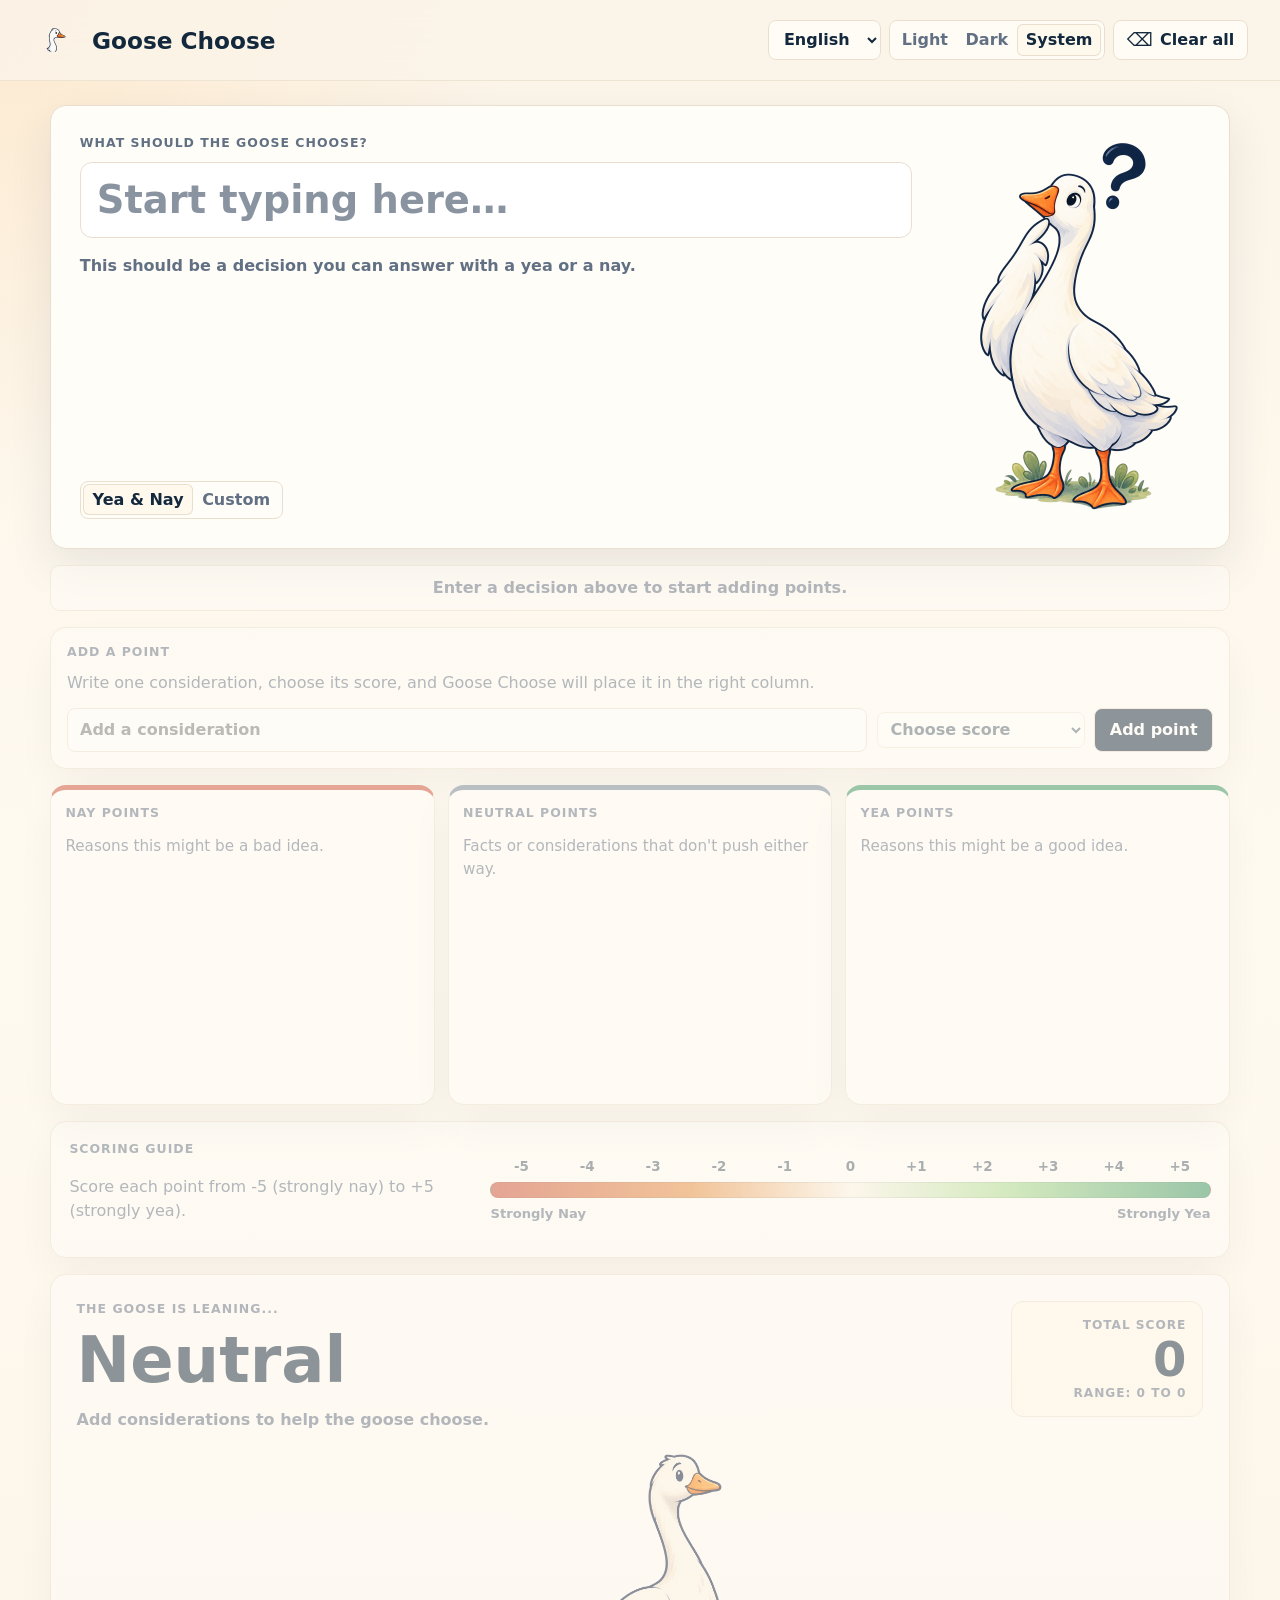
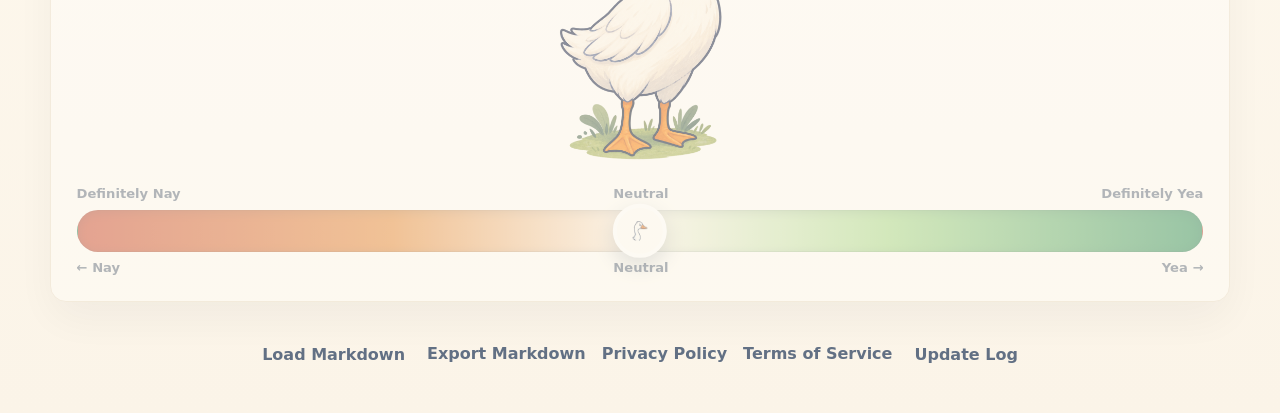
==== app/index.html @ a38aee37 "Add update log and responsive refinements" ====
<!doctype html>
<html lang="en">
  <head>
    <meta charset="utf-8">
    <meta name="viewport" content="width=device-width, initial-scale=1">
    <meta name="description" content="Goose Choose helps weigh decisions with Nay, Neutral, and Yea considerations.">
    <meta name="app-version" content="v0.9">
    <title>Goose Choose</title>
    <link rel="stylesheet" href="styles.css">
  </head>
  <body>
    <header class="site-header">
      <a class="brand" href="#top" aria-label="Goose Choose home">
        <span class="asset-frame logo-frame" data-asset-name="assets/goose-choose-logo.png">
          <img src="assets/goose-choose-logo.png" alt="" data-asset>
          <span class="asset-label">assets/goose-choose-logo.png</span>
        </span>
        <span data-i18n="appName">Goose Choose</span>
      </a>
      <nav class="header-actions" aria-label="App actions">
        <label class="language-picker">
          <span class="sr-only">Language</span>
          <select id="languagePicker" aria-label="Language">
            <option value="en">English</option>
            <option value="ko">한국어</option>
            <option value="ga">Gaeilge</option>
          </select>
        </label>
        <div class="theme-toggle" role="group" aria-label="Theme options">
          <button class="theme-option" type="button" data-theme-choice="light" data-i18n="themeLight">Light</button>
          <button class="theme-option" type="button" data-theme-choice="dark" data-i18n="themeDark">Dark</button>
          <button class="theme-option active" type="button" data-theme-choice="system" data-i18n="themeSystem">System</button>
        </div>
        <label class="theme-picker">
          <span class="sr-only">Appearance</span>
          <select id="themePicker" aria-label="Appearance">
            <option value="light" data-i18n="themeLight">Light</option>
            <option value="dark" data-i18n="themeDark">Dark</option>
            <option value="system" data-i18n="themeSystem">System</option>
          </select>
        </label>
        <button class="ghost-button" id="clearAll" type="button">
          <span class="icon text-icon" aria-hidden="true">⌫</span>
          <span data-i18n="clearAll">Clear all</span>
        </button>
      </nav>
    </header>

    <main id="top" class="app-shell">
      <section class="decision-card" aria-label="Decision">
        <div class="decision-copy">
          <p class="eyebrow" data-i18n="decisionPrompt">What should the goose choose?</p>
          <label class="sr-only" for="decisionInput">Decision</label>
          <input id="decisionInput" class="decision-input" type="text" placeholder="Start typing here…" autocomplete="off" data-i18n-placeholder="decisionPlaceholder">
          <p class="help-text" data-i18n="decisionHelp">This should be a decision you can answer with a yea or a nay.</p>
          <div class="decision-mode-row">
            <div class="decision-mode-toggle" role="group" aria-label="Decision options">
              <button class="decision-mode-option active" type="button" data-mode-choice="default" data-i18n="modeDefault">Yea &amp; Nay</button>
              <button class="decision-mode-option" type="button" data-mode-choice="custom" data-i18n="modeCustom">Custom</button>
            </div>
            <div class="custom-label-fields" id="customLabelFields" hidden>
              <label class="sr-only" for="customNegative">First option</label>
              <input id="customNegative" class="custom-label-input" type="text" placeholder="Option 1" data-i18n-placeholder="customNegativePlaceholder">
              <label class="sr-only" for="customPositive">Second option</label>
              <input id="customPositive" class="custom-label-input" type="text" placeholder="Option 2" data-i18n-placeholder="customPositivePlaceholder">
            </div>
          </div>
        </div>
        <div class="asset-frame question-frame" data-asset-name="assets/goose-question.png">
          <img src="assets/goose-question.png" alt="" data-asset>
          <span class="asset-label">assets/goose-question.png</span>
        </div>
      </section>

      <div class="locked-workspace" id="lockedWorkspace" aria-disabled="true">
        <div class="locked-notice" id="lockedNotice" data-i18n="lockedNotice">Enter a decision above to start adding points.</div>

      <section class="add-point-card" aria-labelledby="add-point-heading">
        <div class="add-point-copy">
          <p class="eyebrow" id="add-point-heading" data-i18n="addPointHeading">Add a point</p>
          <p data-i18n="addPointHelp">Write one consideration, choose its score, and Goose Choose will place it in the right column.</p>
        </div>
        <form class="add-point-form" id="addPointForm">
          <label class="sr-only" for="newPointText">Point description</label>
          <input id="newPointText" class="new-point-input" type="text" placeholder="Add a consideration" autocomplete="off" data-i18n-placeholder="pointPlaceholder">
          <label class="sr-only" for="newPointScore">Point score</label>
          <select id="newPointScore" class="score-select new-point-score" required>
            <option value="" data-i18n="chooseScore">Choose score</option>
          </select>
          <button class="primary-button" type="submit" data-i18n="addPointButton">Add point</button>
        </form>
      </section>

      <section class="points-grid" aria-label="Decision points">
        <article class="point-column nay" data-column="nay">
          <div class="column-head">
            <p class="eyebrow" data-i18n="nayPoints">Nay points</p>
            <p data-i18n="nayHelp">Reasons this might be a bad idea.</p>
          </div>
          <ul class="point-list" id="nayList" aria-label="Nay points"></ul>
        </article>

        <article class="point-column neutral" data-column="neutral">
          <div class="column-head">
            <p class="eyebrow" data-i18n="neutralPoints">Neutral points</p>
            <p data-i18n="neutralHelp">Facts or considerations that don't push either way.</p>
          </div>
          <ul class="point-list" id="neutralList" aria-label="Neutral points"></ul>
        </article>

        <article class="point-column yay" data-column="yay">
          <div class="column-head">
            <p class="eyebrow" data-i18n="yayPoints">Yea points</p>
            <p data-i18n="yayHelp">Reasons this might be a good idea.</p>
          </div>
          <ul class="point-list" id="yayList" aria-label="Yea points"></ul>
        </article>
      </section>

      <section class="scoring-guide" id="how-it-works" aria-labelledby="scoring-heading">
        <div>
          <p class="eyebrow" id="scoring-heading" data-i18n="scoringHeading">Scoring guide</p>
          <p data-i18n="scoringHelp">Score each point from -5 (strongly nay) to +5 (strongly yea).</p>
        </div>
        <div class="score-strip" aria-label="Scale from -5 strongly nay to +5 strongly yea">
          <div class="score-numbers" aria-hidden="true">
            <span>-5</span><span>-4</span><span>-3</span><span>-2</span><span>-1</span><span>0</span><span>+1</span><span>+2</span><span>+3</span><span>+4</span><span>+5</span>
          </div>
          <div class="score-gradient"></div>
          <div class="scale-labels">
            <span data-i18n="stronglyNay">Strongly Nay</span>
            <span data-i18n="stronglyYay">Strongly Yea</span>
          </div>
        </div>
      </section>

      <section class="result-card" aria-labelledby="result-heading">
        <div class="result-topline">
          <div>
            <p class="eyebrow" id="result-heading" data-i18n="resultHeading">The goose is leaning...</p>
            <p class="result-decision" id="resultDecision"></p>
            <h1 id="resultLabel">Neutral</h1>
            <p id="resultHint" class="help-text">Add considerations to help the goose choose.</p>
          </div>
          <aside class="score-card" aria-live="polite">
            <p data-i18n="totalScore">Total score</p>
            <strong id="totalScore">0</strong>
            <span id="scoreRange">Range: 0 to 0</span>
          </aside>
        </div>

        <div class="main-goose-zone">
          <div class="asset-frame main-frame" id="mainGoose" data-asset-name="assets/goose-main.png">
            <img src="assets/goose-main.png" alt="" data-asset>
            <span class="asset-label">assets/goose-main.png</span>
          </div>
        </div>

        <div class="decision-spectrum" aria-label="Decision spectrum">
          <div class="spectrum-labels">
            <span data-i18n="definitelyNay">Definitely Nay</span>
            <span data-i18n="neutral">Neutral</span>
            <span data-i18n="definitelyYay">Definitely Yea</span>
          </div>
          <div class="spectrum-track">
            <div class="goose-marker" id="gooseMarker" aria-hidden="true">
              <img src="assets/goose-choose-logo.png" alt="">
            </div>
          </div>
          <div class="direction-labels">
            <span data-i18n="nayArrow">&larr; Nay</span>
            <span data-i18n="neutral">Neutral</span>
            <span data-i18n="yayArrow">Yea &rarr;</span>
          </div>
        </div>
      </section>
      </div>
    </main>

    <footer class="site-footer">
      <button class="footer-link" id="loadMarkdown" type="button" data-i18n="loadMarkdown">Load Markdown</button>
      <input class="sr-only" id="markdownFileInput" type="file" accept=".md,text/markdown,text/plain">
      <a href="#" id="exportMarkdown" data-i18n="exportMarkdown">Export Markdown</a>
      <a href="#" data-coming-soon data-i18n="privacy">Privacy Policy</a>
      <a href="#" data-coming-soon data-i18n="terms">Terms of Service</a>
      <button class="footer-link" id="updateLogButton" type="button" data-i18n="updateLog">Update Log</button>
    </footer>

    <div class="coming-soon-tip" id="comingSoonTip" role="status" aria-live="polite">Coming soon</div>

    <div class="modal-backdrop" id="updateLogModal" hidden>
      <section class="modal-card" role="dialog" aria-modal="true" aria-labelledby="updateLogTitle">
        <button class="modal-close" id="closeUpdateLog" type="button" aria-label="Close">×</button>
        <p class="eyebrow" id="updateLogTitle" data-i18n="updateLog">Update Log</p>
        <div class="update-log-content" id="updateLogContent"></div>
      </section>
    </div>

    <script src="app.js"></script>
  </body>
</html>
---- app/styles.css ----
:root {
  color-scheme: light;
  --bg: #fbf4e8;
  --page-end: #fffaf0;
  --card: #fffdf8;
  --card-warm: #fff8ed;
  --control-bg: rgba(255, 253, 248, 0.9);
  --control-hover-bg: #fff;
  --field-bg: #fff;
  --field-soft: #fffaf2;
  --header-bg: rgba(251, 244, 232, 0.86);
  --header-line: rgba(234, 223, 206, 0.78);
  --placeholder: #8a94a1;
  --ink: #13283d;
  --muted: #627084;
  --line: #eadfce;
  --shadow: 0 18px 45px rgba(29, 45, 67, 0.09);
  --button-ink: #fff;
  --primary-bg: #13283d;
  --primary-hover-bg: #203950;
  --primary-ink: #fff;
  --control-hover-line: #d7c8b4;
  --tooltip-bg: #13283d;
  --tooltip-ink: #fffdf8;
  --asset-muted: #6f6253;
  --drag: #7a6d61;
  --delete: #8d2d22;
  --scale-text: #4f5d6d;
  --marker-border: #fff;
  --nay: #ca4a32;
  --nay-soft: #ffe4dc;
  --neutral: #6d8192;
  --neutral-soft: #e8eef1;
  --yay: #2f8f5b;
  --yay-soft: #def3e4;
  --focus: #2166a5;
  font-family: Inter, ui-sans-serif, system-ui, -apple-system, BlinkMacSystemFont, "Segoe UI", sans-serif;
}

:root[data-theme="dark"] {
  color-scheme: dark;
  --bg: #121b25;
  --page-end: #172230;
  --card: #1b2836;
  --card-warm: #223041;
  --control-bg: rgba(34, 48, 65, 0.92);
  --control-hover-bg: #2a3a4d;
  --field-bg: #111a24;
  --field-soft: #172231;
  --header-bg: rgba(18, 27, 37, 0.88);
  --header-line: rgba(118, 135, 153, 0.22);
  --placeholder: #95a6b8;
  --ink: #edf5ff;
  --muted: #aab8c8;
  --line: #35475c;
  --shadow: 0 20px 48px rgba(0, 0, 0, 0.32);
  --button-ink: #f8fbff;
  --primary-bg: #d9ecff;
  --primary-hover-bg: #beddff;
  --primary-ink: #102033;
  --control-hover-line: #5b7088;
  --tooltip-bg: #f8fbff;
  --tooltip-ink: #13283d;
  --asset-muted: #b7a98f;
  --drag: #a99a86;
  --delete: #ffb3a5;
  --scale-text: #b5c4d4;
  --marker-border: #263649;
  --nay: #ef725b;
  --nay-soft: #4a2728;
  --neutral: #91a7b8;
  --neutral-soft: #263544;
  --yay: #67c88e;
  --yay-soft: #1d3f31;
  --focus: #7fb7ff;
}

* {
  box-sizing: border-box;
}

html {
  scroll-behavior: smooth;
}

body {
  margin: 0;
  min-width: 320px;
  background:
    radial-gradient(circle at top left, rgba(255, 225, 188, 0.55), transparent 32rem),
    linear-gradient(180deg, var(--bg), var(--page-end) 45%, var(--bg));
  color: var(--ink);
}

:root[data-theme="dark"] body {
  background:
    radial-gradient(circle at top left, rgba(80, 118, 138, 0.28), transparent 34rem),
    linear-gradient(180deg, var(--bg), var(--page-end) 45%, var(--bg));
}

button,
input,
select {
  font: inherit;
}

button {
  cursor: pointer;
}

:focus-visible {
  outline: 3px solid var(--focus);
  outline-offset: 3px;
}

.sr-only {
  position: absolute;
  width: 1px;
  height: 1px;
  padding: 0;
  margin: -1px;
  overflow: hidden;
  clip: rect(0, 0, 0, 0);
  white-space: nowrap;
  border: 0;
}

.site-header {
  position: sticky;
  top: 0;
  z-index: 5;
  display: flex;
  align-items: center;
  justify-content: space-between;
  gap: 1rem;
  padding: 1rem clamp(1rem, 3vw, 2rem);
  background: var(--header-bg);
  border-bottom: 1px solid var(--header-line);
  backdrop-filter: blur(16px);
}

.brand {
  display: inline-flex;
  align-items: center;
  gap: 0.75rem;
  color: var(--ink);
  text-decoration: none;
  font-weight: 850;
  font-size: clamp(1.1rem, 2.2vw, 1.45rem);
  letter-spacing: 0;
}

.header-actions {
  display: flex;
  align-items: center;
  gap: 0.5rem;
  flex-wrap: wrap;
  justify-content: flex-end;
}

.ghost-button,
.primary-button,
.delete-button,
.move-button {
  border: 1px solid var(--line);
  background: var(--control-bg);
  color: var(--ink);
  border-radius: 8px;
  transition: transform 160ms ease, border-color 160ms ease, background 160ms ease;
}

.ghost-button {
  display: inline-flex;
  align-items: center;
  min-height: 2.55rem;
  gap: 0.45rem;
  padding: 0.55rem 0.8rem;
  text-decoration: none;
  font-weight: 720;
}

.language-picker select {
  min-height: 2.55rem;
  padding: 0.48rem 0.7rem;
  border: 1px solid var(--line);
  border-radius: 8px;
  background: var(--control-bg);
  color: var(--ink);
  font-weight: 760;
}

.theme-picker {
  display: none;
}

.theme-picker select {
  min-height: 2.55rem;
  padding: 0.48rem 0.7rem;
  border: 1px solid var(--line);
  border-radius: 8px;
  background: var(--control-bg);
  color: var(--ink);
  font-weight: 760;
}

.theme-toggle {
  display: inline-flex;
  align-items: center;
  min-height: 2.55rem;
  padding: 0.18rem;
  border: 1px solid var(--line);
  border-radius: 8px;
  background: var(--control-bg);
}

.theme-option {
  min-height: 2.05rem;
  padding: 0.35rem 0.55rem;
  border: 0;
  border-radius: 6px;
  background: transparent;
  color: var(--muted);
  font-weight: 800;
  cursor: pointer;
}

.theme-option.active {
  background: var(--card-warm);
  color: var(--ink);
  box-shadow: inset 0 0 0 1px var(--line);
}

[data-coming-soon] {
  cursor: not-allowed;
}

.ghost-button:hover,
.primary-button:hover,
.delete-button:hover,
.move-button:hover {
  transform: translateY(-1px);
  border-color: var(--control-hover-line);
  background: var(--control-hover-bg);
}

.theme-option:hover {
  color: var(--ink);
}

.icon {
  display: inline-grid;
  place-items: center;
  width: 1.35rem;
  height: 1.35rem;
  border-radius: 999px;
  border: 1px solid currentColor;
  font-weight: 900;
  line-height: 1;
}

.text-icon {
  width: auto;
  height: auto;
  border: 0;
  border-radius: 0;
  font-size: 1.15rem;
  font-weight: 400;
  line-height: 1;
}

.app-shell {
  width: min(1180px, calc(100% - 2rem));
  margin: 1.5rem auto 3rem;
}

.locked-workspace {
  position: relative;
}

.locked-workspace.is-locked {
  opacity: 0.48;
}

.locked-workspace.is-locked .add-point-card,
.locked-workspace.is-locked .points-grid,
.locked-workspace.is-locked .scoring-guide,
.locked-workspace.is-locked .result-card {
  pointer-events: none;
  user-select: none;
}

.locked-notice {
  display: none;
  margin-top: 1rem;
  padding: 0.8rem 1rem;
  border: 1px solid var(--line);
  border-radius: 10px;
  background: var(--card);
  color: var(--muted);
  font-weight: 750;
  text-align: center;
}

.locked-workspace.is-locked .locked-notice {
  display: block;
}

.decision-card,
.add-point-card,
.scoring-guide,
.result-card,
.point-column {
  background: var(--card);
  border: 1px solid var(--line);
  box-shadow: var(--shadow);
  border-radius: 16px;
}

.decision-card {
  display: grid;
  grid-template-columns: minmax(0, 1fr) minmax(10rem, 16rem);
  gap: clamp(1rem, 3vw, 2rem);
  align-items: stretch;
  padding: clamp(1.15rem, 3vw, 1.8rem);
}

.decision-copy {
  display: flex;
  min-height: 100%;
  flex-direction: column;
}

.eyebrow {
  margin: 0 0 0.75rem;
  color: var(--muted);
  font-size: 0.78rem;
  font-weight: 850;
  letter-spacing: 0.08em;
  text-transform: uppercase;
}

.decision-input {
  width: 100%;
  min-height: 4.4rem;
  padding: 0.9rem 1rem;
  border: 1px solid var(--line);
  border-radius: 12px;
  background: var(--field-bg);
  color: var(--ink);
  font-size: clamp(1.35rem, 3.2vw, 2.4rem);
  font-weight: 780;
  letter-spacing: 0;
}

.decision-input::placeholder {
  color: var(--placeholder);
}

.decision-mode-row {
  display: flex;
  align-items: center;
  gap: 0.75rem;
  flex-wrap: wrap;
  justify-content: flex-start;
  margin-top: auto;
  padding-top: 0.95rem;
}

.decision-mode-toggle {
  order: 1;
  display: inline-flex;
  min-height: 2.35rem;
  padding: 0.16rem;
  border: 1px solid var(--line);
  border-radius: 8px;
  background: var(--control-bg);
}

.decision-mode-option {
  min-height: 1.95rem;
  padding: 0.34rem 0.58rem;
  border: 0;
  border-radius: 6px;
  background: transparent;
  color: var(--muted);
  font-weight: 800;
}

.decision-mode-option.active {
  background: var(--card-warm);
  color: var(--ink);
  box-shadow: inset 0 0 0 1px var(--line);
}

.decision-mode-option:hover {
  color: var(--ink);
}

.custom-label-fields {
  order: 2;
  display: grid;
  grid-template-columns: repeat(2, minmax(8rem, 1fr));
  gap: 0.5rem;
  flex: 1 1 18rem;
}

.custom-label-fields[hidden] {
  display: none;
}

.custom-label-input {
  width: 100%;
  min-height: 2.35rem;
  padding: 0.48rem 0.6rem;
  border: 1px solid var(--line);
  border-radius: 8px;
  background: var(--field-bg);
  color: var(--ink);
  font-weight: 700;
}

.custom-label-input::placeholder {
  color: var(--placeholder);
}

.help-text,
.column-head p,
.scoring-guide p {
  color: var(--muted);
  line-height: 1.5;
}

.help-text {
  margin: 1rem 0 0;
  font-weight: 650;
}

.asset-frame {
  position: relative;
  display: grid;
  place-items: center;
  overflow: hidden;
  border: 0;
  background: transparent;
  color: var(--asset-muted);
  text-align: center;
}

.asset-frame img {
  display: block;
  max-width: 100%;
  max-height: 100%;
  object-fit: contain;
}

.asset-frame.missing img {
  display: none;
}

.asset-frame.missing {
  border: 1px dashed #c7bdaa;
  border-radius: 12px;
  background:
    linear-gradient(135deg, rgba(255, 255, 255, 0.78), rgba(250, 234, 209, 0.62)),
    repeating-linear-gradient(-45deg, rgba(19, 40, 61, 0.04) 0 8px, transparent 8px 16px);
}

.asset-label {
  max-width: 90%;
  padding: 0.45rem 0.6rem;
  border-radius: 8px;
  background: var(--control-bg);
  font-size: 0.78rem;
  font-weight: 800;
  overflow-wrap: anywhere;
}

.asset-frame:not(.missing) .asset-label {
  display: none;
}

.logo-frame {
  width: 3rem;
  height: 3rem;
  flex: 0 0 auto;
}

.question-frame {
  min-height: 10rem;
  align-self: stretch;
  overflow: visible;
}

:root[data-theme="dark"] .question-frame::before {
  content: "";
  position: absolute;
  top: calc(0.35rem - 10px);
  right: calc(14% - 5px);
  width: calc(clamp(3.2rem, 7vw, 5rem) + 15px);
  aspect-ratio: 1;
  border-radius: 999px;
  background: radial-gradient(circle, rgba(237, 245, 255, 0.18) 0 34%, rgba(237, 245, 255, 0.08) 56%, transparent 76%);
  filter: blur(3px);
}

.question-frame img {
  position: relative;
  z-index: 1;
}

.add-point-card {
  margin-top: 1rem;
  padding: 1rem;
}

.add-point-card p:not(.eyebrow) {
  margin: 0;
  color: var(--muted);
  line-height: 1.45;
}

.add-point-form {
  display: grid;
  grid-template-columns: minmax(0, 1fr) minmax(10rem, 13rem) auto;
  gap: 0.6rem;
  align-items: center;
  margin-top: 0.85rem;
}

.new-point-input {
  width: 100%;
  min-height: 2.75rem;
  padding: 0.65rem 0.75rem;
  border: 1px solid var(--line);
  border-radius: 8px;
  background: var(--field-bg);
  color: var(--ink);
  font-weight: 700;
}

.primary-button {
  min-height: 2.75rem;
  padding: 0.65rem 0.9rem;
  background: var(--primary-bg);
  color: var(--primary-ink);
  font-weight: 850;
  white-space: nowrap;
}

.primary-button:hover {
  background: var(--primary-hover-bg);
  color: var(--primary-ink);
}

.points-grid {
  display: grid;
  grid-template-columns: repeat(3, minmax(0, 1fr));
  gap: 0.8rem;
  margin-top: 1rem;
}

.point-column {
  display: flex;
  min-height: 20rem;
  flex-direction: column;
  padding: 0.9rem;
}

.point-column.nay {
  border-top: 5px solid var(--nay);
}

.point-column.neutral {
  border-top: 5px solid var(--neutral);
}

.point-column.yay {
  border-top: 5px solid var(--yay);
}

.column-head {
  min-height: 4.6rem;
}

.column-head p:last-child {
  margin: 0;
  font-size: 0.95rem;
}

.point-list {
  display: flex;
  flex: 1;
  flex-direction: column;
  gap: 0.75rem;
  min-height: 7rem;
  margin: 0;
  padding: 0;
  list-style: none;
}

.point-list.drop-ready {
  outline: 2px dashed #cfc0ac;
  outline-offset: 0.25rem;
  border-radius: 10px;
}

.point-item {
  display: grid;
  grid-template-columns: auto minmax(0, 1fr);
  gap: 0.45rem 0.65rem;
  align-items: center;
  padding: 0.72rem;
  background: var(--field-bg);
  border: 1px solid var(--line);
  border-radius: 10px;
  box-shadow: 0 6px 14px rgba(29, 45, 67, 0.045);
}

.point-item.dragging {
  opacity: 0.58;
}

.drag-handle {
  grid-row: 1 / span 3;
  align-self: stretch;
  display: grid;
  place-items: center;
  min-width: 1rem;
  color: var(--drag);
  cursor: grab;
  touch-action: none;
  font-weight: 900;
  line-height: 1;
}

.point-main {
  display: grid;
  grid-template-columns: 1fr;
  gap: 0.55rem;
  min-width: 0;
}

.point-text {
  width: 100%;
  min-height: 2.65rem;
  padding: 0.5rem 0.6rem;
  border: 1px solid transparent;
  border-radius: 8px;
  background: var(--field-soft);
  color: var(--ink);
  font-weight: 700;
}

.point-controls {
  display: block;
  min-width: 0;
}

.score-select {
  width: min(100%, 15rem);
  min-width: 0;
  min-height: 2.25rem;
  padding: 0.35rem 0.55rem;
  border: 1px solid var(--line);
  border-radius: 8px;
  background: var(--field-bg);
  color: var(--ink);
  font-weight: 760;
}

.item-actions {
  grid-column: 2;
  display: flex;
  align-items: center;
  justify-content: center;
  gap: 0.5rem;
  padding-top: 0.1rem;
}

.delete-button,
.move-button {
  display: grid;
  place-items: center;
  width: 2rem;
  height: 2rem;
  padding: 0;
  font-weight: 900;
}

.delete-button {
  color: var(--delete);
}

.scoring-guide {
  display: grid;
  grid-template-columns: minmax(16rem, 0.72fr) minmax(0, 1.28fr);
  gap: 1rem;
  align-items: center;
  margin-top: 1rem;
  padding: 1.15rem;
}

.score-strip {
  min-width: 0;
}

.score-numbers {
  display: grid;
  grid-template-columns: repeat(11, minmax(1.5rem, 1fr));
  gap: 0.25rem;
  color: var(--scale-text);
  font-size: 0.84rem;
  font-weight: 850;
  text-align: center;
}

.score-gradient,
.spectrum-track {
  background: linear-gradient(90deg, #ca4a32 0%, #e58b3d 28%, #fbf4e8 50%, #a7d98b 72%, #2f8f5b 100%);
}

.score-gradient {
  height: 1rem;
  margin: 0.5rem 0;
  border-radius: 999px;
  border: 1px solid rgba(19, 40, 61, 0.12);
}

.scale-labels,
.spectrum-labels,
.direction-labels {
  display: flex;
  justify-content: space-between;
  gap: 0.75rem;
  color: var(--muted);
  font-size: 0.82rem;
  font-weight: 820;
}

.result-card {
  margin-top: 1rem;
  padding: clamp(1rem, 3vw, 1.6rem);
}

.result-topline {
  display: flex;
  justify-content: space-between;
  gap: 1rem;
  align-items: start;
}

.result-topline h1 {
  margin: 0;
  font-size: clamp(2rem, 5vw, 4rem);
  line-height: 1;
  letter-spacing: 0;
}

.result-decision {
  max-width: 42rem;
  margin: 0 0 0.65rem;
  color: var(--ink);
  font-size: clamp(1rem, 2vw, 1.25rem);
  font-weight: 780;
  line-height: 1.35;
}

.result-decision:empty {
  display: none;
}

.score-card {
  flex: 0 0 clamp(9rem, 18vw, 12rem);
  padding: 1rem;
  border: 1px solid var(--line);
  border-radius: 12px;
  background: var(--card-warm);
  text-align: right;
}

.score-card p,
.score-card span {
  display: block;
  margin: 0;
  color: var(--muted);
  font-size: 0.76rem;
  font-weight: 850;
  letter-spacing: 0.08em;
  text-transform: uppercase;
}

.score-card strong {
  display: block;
  margin: 0.2rem 0;
  font-size: clamp(2rem, 4vw, 3rem);
  line-height: 1;
}

.main-goose-zone {
  display: grid;
  place-items: center;
  min-height: clamp(10rem, 22vw, 16rem);
  padding: 0.25rem 0 0;
  overflow: hidden;
}

.main-frame {
  --goose-offset: 0%;
  width: min(100%, 19rem);
  min-height: clamp(9rem, 20vw, 14rem);
  transform: translateX(var(--goose-offset));
  transition: transform 300ms ease;
}

.decision-spectrum {
  margin-top: 0.5rem;
}

.spectrum-track {
  position: relative;
  height: clamp(2rem, 5vw, 2.6rem);
  margin: 0.55rem 0;
  border: 1px solid rgba(19, 40, 61, 0.14);
  border-radius: 999px;
  box-shadow: inset 0 2px 10px rgba(19, 40, 61, 0.14);
}

.goose-marker {
  position: absolute;
  top: 50%;
  left: 50%;
  display: grid;
  place-items: center;
  width: clamp(2.55rem, 7vw, 3.4rem);
  height: clamp(2.55rem, 7vw, 3.4rem);
  border: 4px solid var(--marker-border);
  border-radius: 999px;
  background: var(--card);
  color: var(--ink);
  font-weight: 950;
  box-shadow: 0 8px 20px rgba(19, 40, 61, 0.24);
  transform: translate(-50%, -50%);
  transition: left 300ms ease;
}

.goose-marker img {
  display: block;
  width: 82%;
  height: 82%;
  object-fit: contain;
}

.site-footer {
  display: flex;
  justify-content: center;
  gap: 1rem;
  flex-wrap: wrap;
  width: min(1180px, calc(100% - 2rem));
  margin: -1.4rem auto 2rem;
  padding: 1rem 0;
  color: var(--muted);
}

.site-footer a,
.site-footer button {
  appearance: none;
  border: 0;
  background: transparent;
  color: var(--muted);
  cursor: pointer;
  font-weight: 760;
  text-decoration: none;
}

.site-footer a:hover,
.site-footer a:focus-visible,
.site-footer button:hover,
.site-footer button:focus-visible {
  color: var(--ink);
  text-decoration: underline;
}

.coming-soon-tip {
  position: fixed;
  z-index: 20;
  left: var(--tip-left, 50%);
  top: var(--tip-top, 1rem);
  padding: 0.55rem 0.75rem;
  border: 1px solid var(--line);
  border-radius: 999px;
  background: var(--tooltip-bg);
  color: var(--tooltip-ink);
  font-size: 0.86rem;
  font-weight: 850;
  box-shadow: 0 12px 30px rgba(19, 40, 61, 0.2);
  opacity: 0;
  pointer-events: none;
  transform: translate(-50%, var(--tip-y, -100%)) translateY(var(--tip-gap, -0.55rem));
  transition: opacity 160ms ease, transform 160ms ease;
}

.coming-soon-tip.show {
  opacity: 1;
  transform: translate(-50%, var(--tip-y, -100%)) translateY(var(--tip-gap-active, -0.85rem));
}

.modal-backdrop {
  position: fixed;
  inset: 0;
  z-index: 30;
  display: grid;
  place-items: center;
  padding: 1rem;
  background: rgba(9, 18, 28, 0.48);
  backdrop-filter: blur(4px);
}

.modal-backdrop[hidden] {
  display: none;
}

.modal-card {
  position: relative;
  width: min(34rem, 100%);
  padding: 1.25rem;
  border: 1px solid var(--line);
  border-radius: 14px;
  background: var(--card);
  color: var(--ink);
  box-shadow: 0 24px 70px rgba(0, 0, 0, 0.28);
}

.modal-close {
  position: absolute;
  top: 0.75rem;
  right: 0.75rem;
  display: grid;
  place-items: center;
  width: 2rem;
  height: 2rem;
  border: 1px solid var(--line);
  border-radius: 8px;
  background: var(--control-bg);
  color: var(--ink);
  font-size: 1.25rem;
  font-weight: 900;
}

.update-log-content {
  padding-right: 2rem;
  color: var(--muted);
  line-height: 1.5;
}

.update-log-release {
  margin-top: 1rem;
}

.update-log-release h3 {
  margin: 0;
  color: var(--ink);
  font-size: 1rem;
}

.update-log-date {
  margin: 0.25rem 0 0;
  color: var(--muted);
  font-size: 0.9rem;
  font-weight: 700;
}

.update-log-release ul {
  margin: 0.5rem 0 0;
  padding-left: 1.15rem;
}

.update-log-release li + li {
  margin-top: 0.35rem;
}

@media (max-width: 640px) {
  .update-log-content {
    padding-right: 0;
  }
}

@media (max-width: 920px) {
  .decision-card,
  .scoring-guide {
    grid-template-columns: 1fr;
  }

  .add-point-form {
    grid-template-columns: minmax(0, 1fr) minmax(10rem, 12rem) auto;
  }

  .question-frame {
    min-height: 9rem;
  }

  .points-grid {
    grid-template-columns: 1fr;
  }

  .point-column {
    min-height: 0;
  }

  .column-head {
    min-height: 0;
    margin-bottom: 1rem;
  }
}

@media (min-width: 641px) and (max-width: 920px) {
  .decision-card {
    grid-template-columns: minmax(0, 1fr) minmax(9rem, 12rem);
    align-items: center;
  }

  .question-frame {
    justify-self: end;
    width: min(12rem, 100%);
    min-height: 10rem;
    max-height: 13rem;
  }

  .question-frame img {
    max-height: 13rem;
  }
}

@media (max-width: 640px) {
  .site-header {
    position: static;
    align-items: flex-start;
    flex-direction: column;
  }

  .header-actions {
    width: 100%;
    justify-content: flex-start;
  }

  .ghost-button {
    flex: 0 0 auto;
    justify-content: center;
    padding-inline: 0.55rem;
  }

  .theme-toggle {
    display: none;
  }

  .theme-picker {
    display: block;
  }

  .app-shell {
    width: min(100% - 1rem, 1180px);
    margin-top: 0.5rem;
  }

  .decision-card,
  .add-point-card,
  .scoring-guide,
  .result-card,
  .point-column {
    border-radius: 12px;
  }

  .question-frame {
    display: grid;
    justify-self: center;
    width: min(9.5rem, 48vw);
    min-height: 7rem;
    max-height: 9.5rem;
    margin-top: 0.25rem;
  }

  .question-frame img {
    max-height: 9.5rem;
  }

  :root[data-theme="dark"] .question-frame::before {
    top: -0.35rem;
    right: calc(10% - 3px);
    width: calc(clamp(2.5rem, 14vw, 3.7rem) + 8px);
  }

  .add-point-form {
    grid-template-columns: 1fr;
  }

  .custom-label-fields {
    grid-template-columns: 1fr;
    flex-basis: 100%;
  }

  .point-main {
    grid-template-columns: 1fr;
  }

  .point-controls {
    display: block;
  }

  .score-select {
    width: 100%;
  }

  .result-topline {
    flex-direction: column;
  }

  .score-card {
    width: 100%;
    text-align: left;
  }

  .score-numbers {
    font-size: 0.72rem;
  }

  .spectrum-labels,
  .direction-labels {
    font-size: 0.72rem;
  }
}
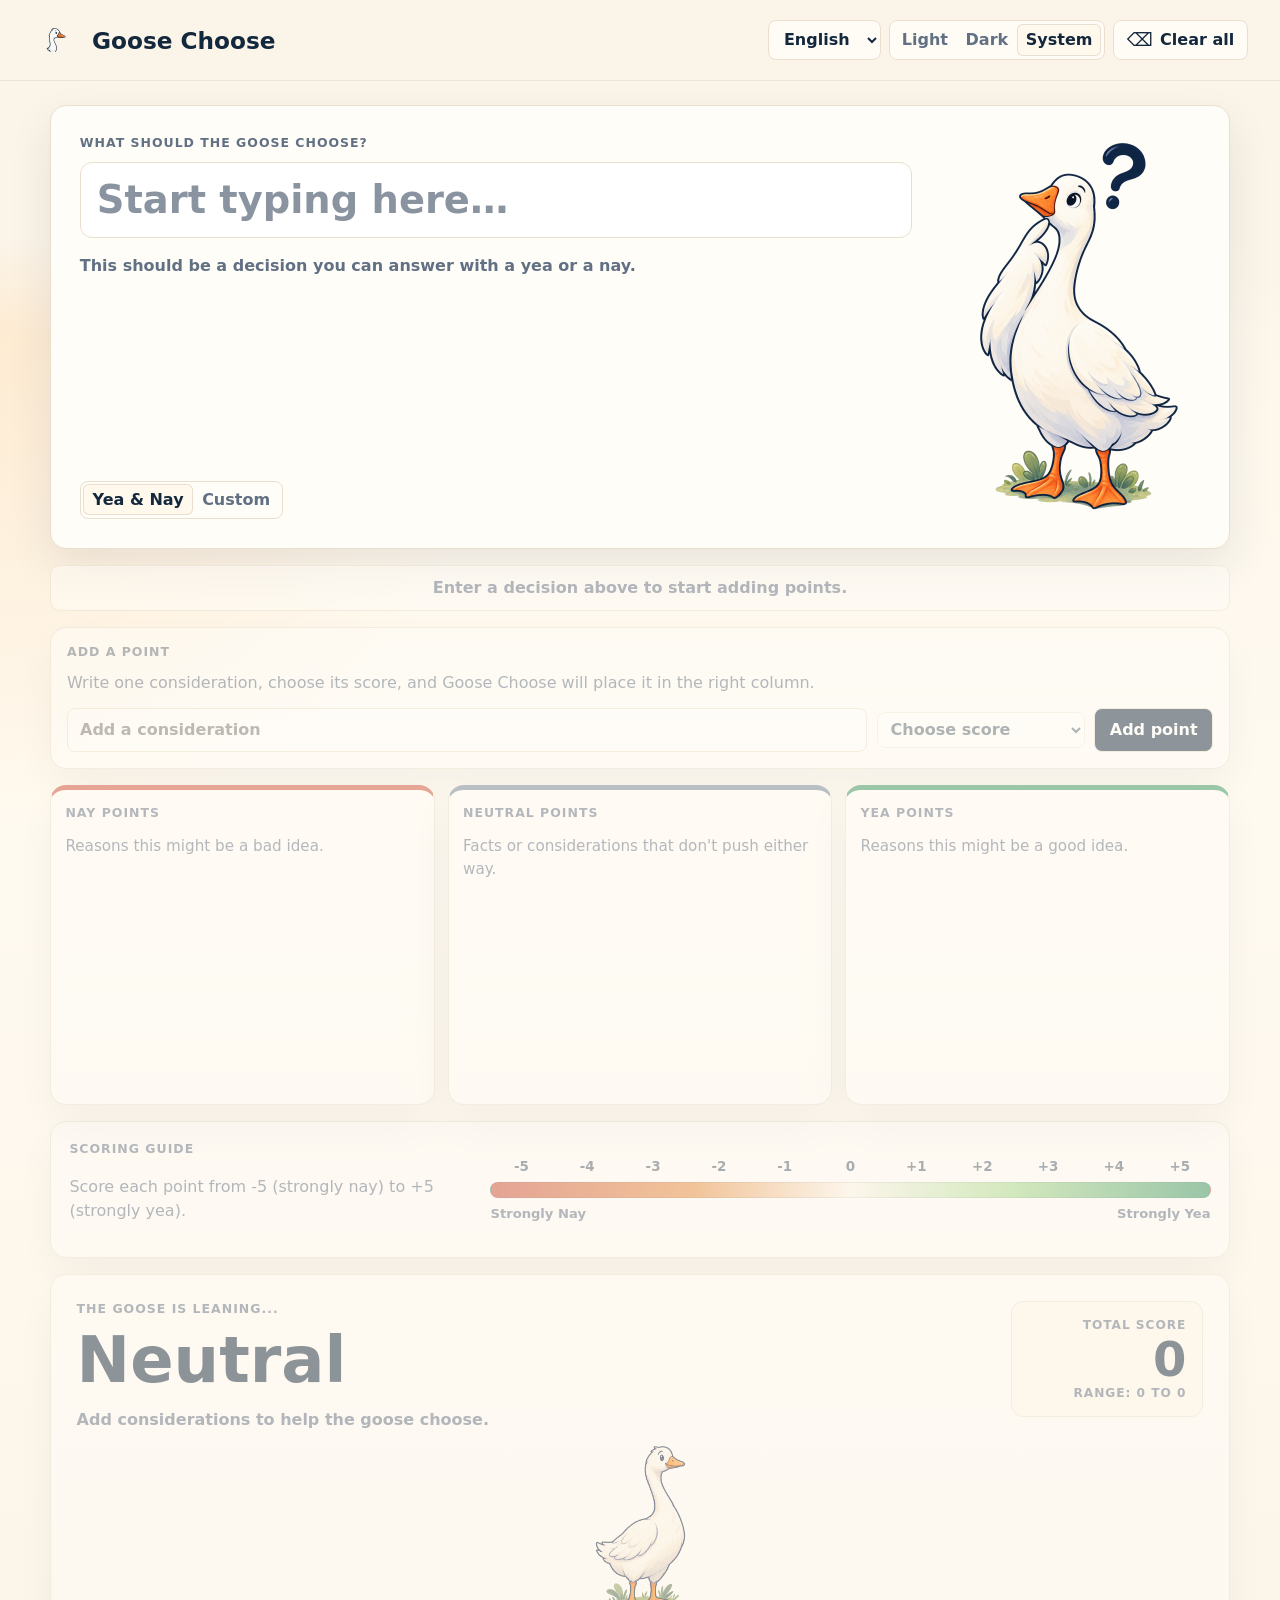
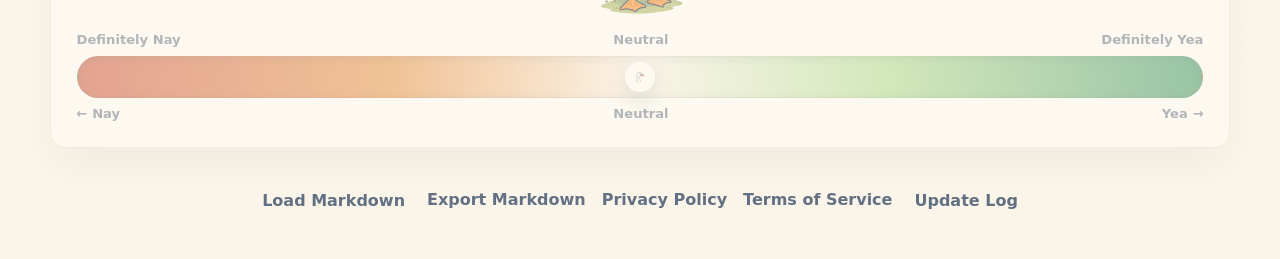
==== commit dc74802e: "Polish mobile header and theme color" ====
--- a/app/index.html
+++ b/app/index.html
@@ -2,9 +2,10 @@
 <html lang="en">
   <head>
     <meta charset="utf-8">
-    <meta name="viewport" content="width=device-width, initial-scale=1">
+    <meta name="viewport" content="width=device-width, initial-scale=1, viewport-fit=cover">
+    <meta name="theme-color" content="#fbf4e8">
     <meta name="description" content="Goose Choose helps weigh decisions with Nay, Neutral, and Yea considerations.">
-    <meta name="app-version" content="v0.9">
+    <meta name="app-version" content="v0.9.1">
     <title>Goose Choose</title>
     <link rel="stylesheet" href="styles.css">
   </head>
--- a/app/styles.css
+++ b/app/styles.css
@@ -1,7 +1,13 @@
 :root {
   color-scheme: light;
   --bg: #fbf4e8;
+  --canvas-top: #fbf4e8;
+  --theme-color: #fbf4e8;
   --page-end: #fffaf0;
+  --canvas-background:
+    linear-gradient(180deg, var(--canvas-top) 0, var(--canvas-top) 15rem, rgba(251, 244, 232, 0) 21rem),
+    radial-gradient(circle at 0 20rem, rgba(255, 225, 188, 0.55), transparent 32rem),
+    linear-gradient(180deg, var(--canvas-top), var(--page-end) 45%, var(--bg));
   --card: #fffdf8;
   --card-warm: #fff8ed;
   --control-bg: rgba(255, 253, 248, 0.9);
@@ -40,7 +46,13 @@
 :root[data-theme="dark"] {
   color-scheme: dark;
   --bg: #121b25;
+  --canvas-top: #121b25;
+  --theme-color: #121b25;
   --page-end: #172230;
+  --canvas-background:
+    linear-gradient(180deg, var(--canvas-top) 0, var(--canvas-top) 15rem, rgba(18, 27, 37, 0) 21rem),
+    radial-gradient(circle at 0 20rem, rgba(80, 118, 138, 0.28), transparent 34rem),
+    linear-gradient(180deg, var(--canvas-top), var(--page-end) 45%, var(--bg));
   --card: #1b2836;
   --card-warm: #223041;
   --control-bg: rgba(34, 48, 65, 0.92);
@@ -80,22 +92,18 @@
 }
 
 html {
+  background: var(--canvas-background);
+  background-color: var(--canvas-top);
   scroll-behavior: smooth;
 }
 
 body {
   margin: 0;
   min-width: 320px;
-  background:
-    radial-gradient(circle at top left, rgba(255, 225, 188, 0.55), transparent 32rem),
-    linear-gradient(180deg, var(--bg), var(--page-end) 45%, var(--bg));
-  color: var(--ink);
-}
-
-:root[data-theme="dark"] body {
-  background:
-    radial-gradient(circle at top left, rgba(80, 118, 138, 0.28), transparent 34rem),
-    linear-gradient(180deg, var(--bg), var(--page-end) 45%, var(--bg));
+  min-height: 100vh;
+  background: var(--canvas-background);
+  background-color: var(--canvas-top);
+  color: var(--ink);
 }
 
 button,
@@ -799,15 +807,15 @@
 .main-goose-zone {
   display: grid;
   place-items: center;
-  min-height: clamp(10rem, 22vw, 16rem);
+  min-height: clamp(5.5rem, 12.1vw, 8.8rem);
   padding: 0.25rem 0 0;
   overflow: hidden;
 }
 
 .main-frame {
   --goose-offset: 0%;
-  width: min(100%, 19rem);
-  min-height: clamp(9rem, 20vw, 14rem);
+  width: min(100%, 10.45rem);
+  min-height: clamp(4.95rem, 11vw, 7.7rem);
   transform: translateX(var(--goose-offset));
   transition: transform 300ms ease;
 }
@@ -831,9 +839,9 @@
   left: 50%;
   display: grid;
   place-items: center;
-  width: clamp(2.55rem, 7vw, 3.4rem);
-  height: clamp(2.55rem, 7vw, 3.4rem);
-  border: 4px solid var(--marker-border);
+  width: clamp(1.4rem, 3.85vw, 1.87rem);
+  height: clamp(1.4rem, 3.85vw, 1.87rem);
+  border: 2px solid var(--marker-border);
   border-radius: 999px;
   background: var(--card);
   color: var(--ink);
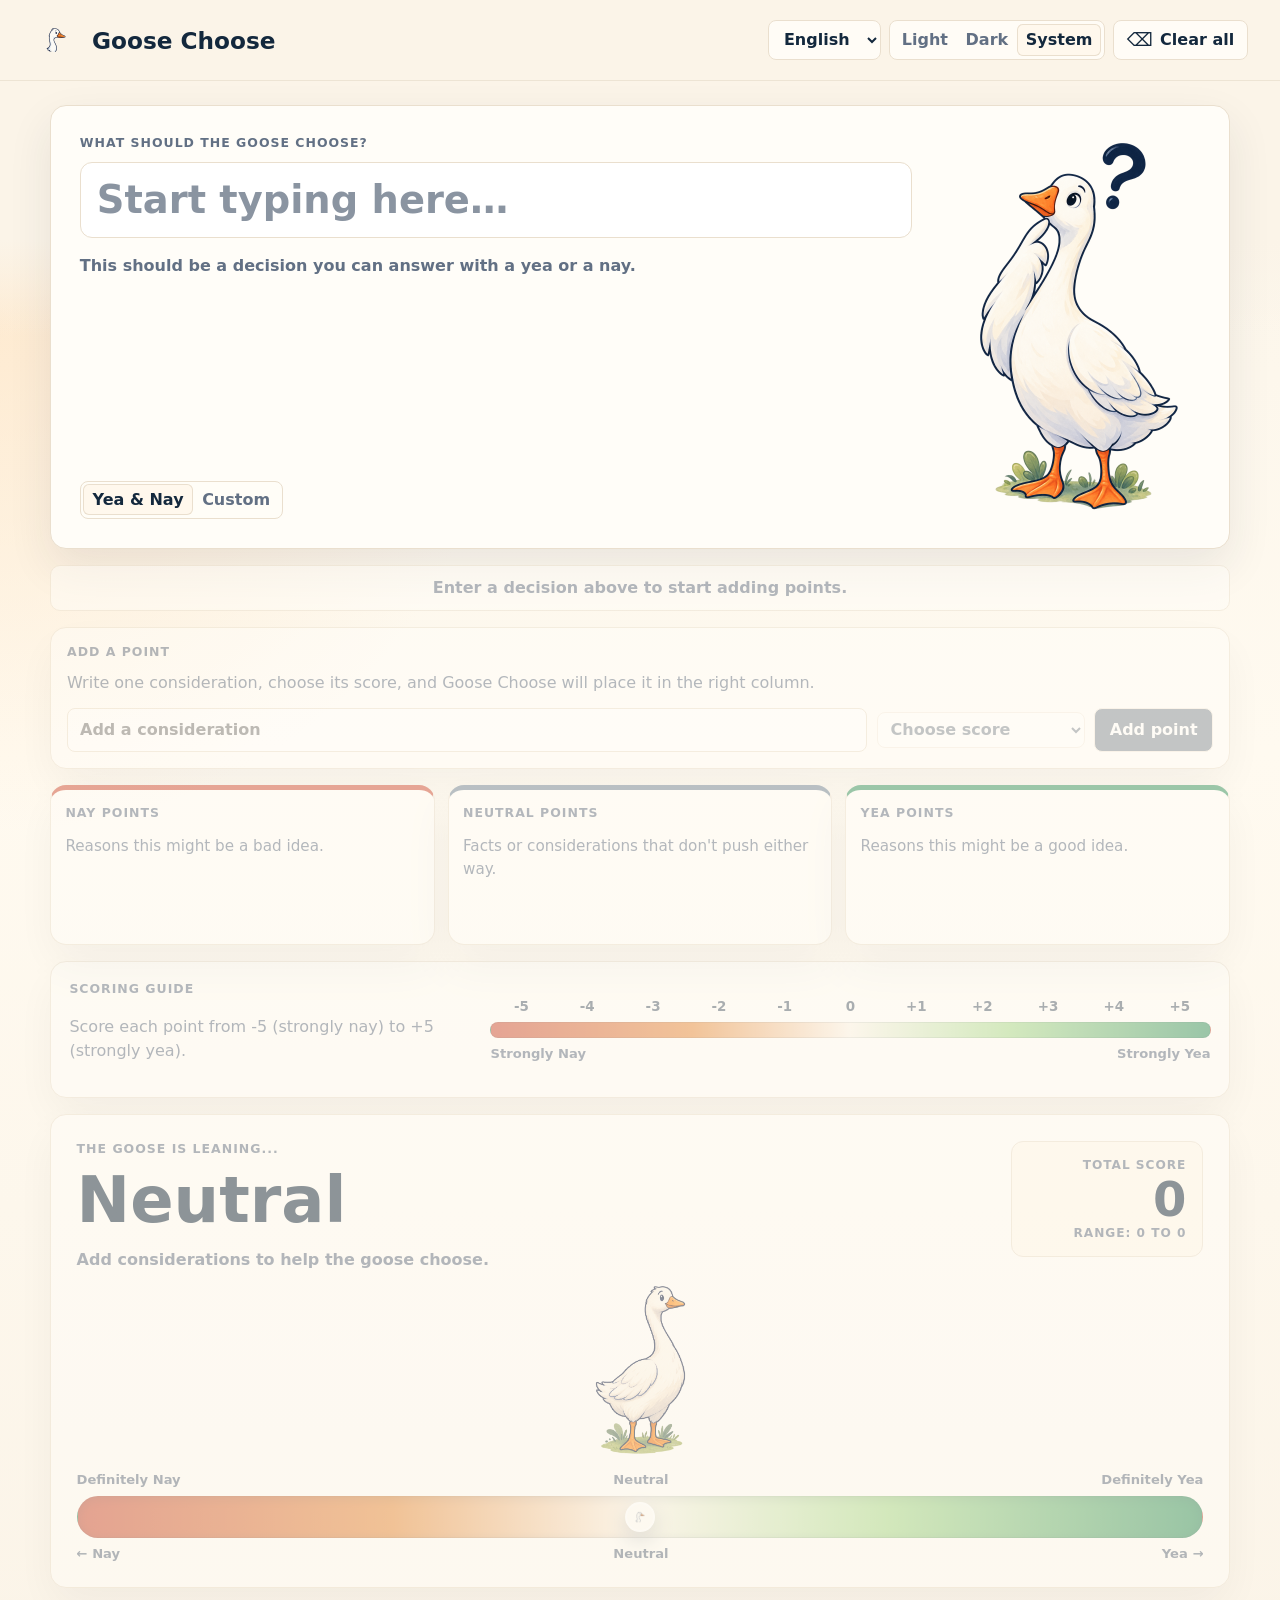
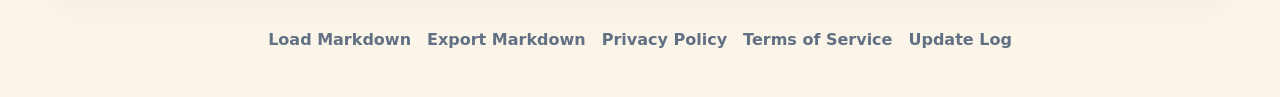
==== commit 3c02ac70: "Add random chooser and legal pages" ====
--- a/app/index.html
+++ b/app/index.html
@@ -48,6 +48,7 @@
     </header>
 
     <main id="top" class="app-shell">
+      <section class="home-view" id="homeView">
       <section class="decision-card" aria-label="Decision">
         <div class="decision-copy">
           <p class="eyebrow" data-i18n="decisionPrompt">What should the goose choose?</p>
@@ -175,15 +176,131 @@
           </div>
         </div>
       </section>
+      <p class="random-link-wrap" id="randomLinkWrap" hidden>
+        <a class="random-link" href="#random" data-i18n="stillUndecided">Still undecided?</a>
+      </p>
       </div>
+      </section>
+
+      <section class="random-view" id="randomView" hidden aria-labelledby="random-heading">
+        <div class="random-page-head">
+          <a class="back-link" href="#top" data-i18n="backToDecision">Back to decision</a>
+          <div>
+            <p class="eyebrow" data-i18n="randomEyebrow">Random chooser</p>
+            <h1 id="random-heading" data-i18n="randomHeading">Still undecided?</h1>
+            <p class="random-subtitle" data-i18n="randomSubtitle">Let the goose break the tie with a little chance.</p>
+          </div>
+        </div>
+
+        <div class="tool-tabs" role="tablist" aria-label="Random chooser tools">
+          <button class="tool-tab active" id="slotTab" type="button" role="tab" aria-selected="true" aria-controls="slotTool" data-tool-choice="slot" data-i18n="slots">Slots</button>
+          <button class="tool-tab" id="blackjackTab" type="button" role="tab" aria-selected="false" aria-controls="blackjackTool" data-tool-choice="blackjack" data-i18n="blackjack">Blackjack</button>
+        </div>
+
+        <section class="random-tool active" id="slotTool" role="tabpanel" aria-labelledby="slotTab">
+          <div class="tool-card slot-card">
+            <div class="tool-copy">
+              <p class="eyebrow" data-i18n="slots">Slots</p>
+              <h2 data-i18n="slotHeading">Spin three wheels</h2>
+              <p data-i18n="slotHelp">The majority result is the goose's suggestion.</p>
+            </div>
+            <div class="slot-machine" aria-live="polite">
+              <div class="slot-reels" id="slotReels">
+                <div class="slot-reel" data-slot-reel="0">Yea</div>
+                <div class="slot-reel" data-slot-reel="1">Nay</div>
+                <div class="slot-reel" data-slot-reel="2">Yea</div>
+              </div>
+              <p class="game-result" id="slotResult" data-i18n="slotReady">Ready when you are.</p>
+              <button class="primary-button slot-spin-button" id="spinSlot" type="button" data-i18n="spinSlot">Spin</button>
+            </div>
+          </div>
+        </section>
+
+        <section class="random-tool" id="blackjackTool" role="tabpanel" aria-labelledby="blackjackTab" hidden>
+          <div class="tool-card blackjack-card">
+            <div class="tool-copy">
+              <p class="eyebrow" data-i18n="blackjack">Blackjack</p>
+              <h2 data-i18n="blackjackHeading">Closest to 21 chooses</h2>
+              <p data-i18n="blackjackHelp">Each option plays face-up. Hit or stay, then let the closest hand decide.</p>
+            </div>
+
+            <div class="blackjack-table" aria-live="polite">
+              <div class="blackjack-status" id="blackjackStatus" data-i18n="blackjackReady">Deal a round to begin.</div>
+              <div class="modal-backdrop joker-modal-backdrop" id="jokerModal" hidden>
+                <section class="modal-card joker-modal-card" role="dialog" aria-modal="true" aria-labelledby="jokerModalTitle">
+                  <p class="eyebrow" data-i18n="joker">Joker</p>
+                  <h2 id="jokerModalTitle" data-i18n="chooseJokerTitle">Choose the joker</h2>
+                  <p class="modal-help" id="jokerModalHelp">Pick the rank and suit this joker will become.</p>
+                  <div class="joker-choice-grid">
+                    <label>
+                      <span data-i18n="rank">Rank</span>
+                      <select id="jokerRankSelect" aria-label="Rank"></select>
+                    </label>
+                    <label>
+                      <span data-i18n="suit">Suit</span>
+                      <select id="jokerSuitSelect" aria-label="Suit"></select>
+                    </label>
+                  </div>
+                  <button class="primary-button" id="applyJoker" type="button" data-i18n="applyJoker">Apply joker</button>
+                </section>
+              </div>
+              <div class="blackjack-hands">
+                <article class="blackjack-hand" data-blackjack-player="negative">
+                  <div class="hand-head">
+                    <h3 id="blackjackNegativeLabel">Nay</h3>
+                    <span id="blackjackNegativeScore">0</span>
+                  </div>
+                  <div class="cards" id="blackjackNegativeCards"></div>
+                </article>
+                <article class="blackjack-hand" data-blackjack-player="positive">
+                  <div class="hand-head">
+                    <h3 id="blackjackPositiveLabel">Yea</h3>
+                    <span id="blackjackPositiveScore">0</span>
+                  </div>
+                  <div class="cards" id="blackjackPositiveCards"></div>
+                </article>
+              </div>
+              <div class="blackjack-actions">
+                <button class="primary-button" id="dealBlackjack" type="button" data-i18n="dealRound">Deal round</button>
+                <button class="ghost-button" id="hitBlackjack" type="button" data-i18n="hit" disabled>Hit</button>
+                <button class="ghost-button" id="stayBlackjack" type="button" data-i18n="stay" disabled>Stay</button>
+              </div>
+            </div>
+          </div>
+        </section>
+      </section>
+
+      <section class="legal-view" id="privacyView" hidden aria-labelledby="privacy-heading">
+        <div class="legal-page-head">
+          <a class="back-link" href="#top" data-i18n="backToDecision">Back to decision</a>
+          <div>
+            <p class="eyebrow" data-i18n="privacy">Privacy Policy</p>
+            <h1 id="privacy-heading" data-i18n="privacy">Privacy Policy</h1>
+            <p class="legal-updated" data-i18n="legalLastUpdated">Last updated: August 29, 2026</p>
+          </div>
+        </div>
+        <article class="legal-card" id="privacyContent"></article>
+      </section>
+
+      <section class="legal-view" id="termsView" hidden aria-labelledby="terms-heading">
+        <div class="legal-page-head">
+          <a class="back-link" href="#top" data-i18n="backToDecision">Back to decision</a>
+          <div>
+            <p class="eyebrow" data-i18n="terms">Terms of Service</p>
+            <h1 id="terms-heading" data-i18n="terms">Terms of Service</h1>
+            <p class="legal-updated" data-i18n="legalLastUpdated">Last updated: August 29, 2026</p>
+          </div>
+        </div>
+        <article class="legal-card" id="termsContent"></article>
+      </section>
     </main>
 
     <footer class="site-footer">
       <button class="footer-link" id="loadMarkdown" type="button" data-i18n="loadMarkdown">Load Markdown</button>
       <input class="sr-only" id="markdownFileInput" type="file" accept=".md,text/markdown,text/plain">
       <a href="#" id="exportMarkdown" data-i18n="exportMarkdown">Export Markdown</a>
-      <a href="#" data-coming-soon data-i18n="privacy">Privacy Policy</a>
-      <a href="#" data-coming-soon data-i18n="terms">Terms of Service</a>
+      <a href="#privacy" data-i18n="privacy">Privacy Policy</a>
+      <a href="#terms" data-i18n="terms">Terms of Service</a>
       <button class="footer-link" id="updateLogButton" type="button" data-i18n="updateLog">Update Log</button>
     </footer>
 
--- a/app/styles.css
+++ b/app/styles.css
@@ -116,6 +116,16 @@
   cursor: pointer;
 }
 
+button:disabled,
+select:disabled {
+  cursor: not-allowed;
+  opacity: 0.52;
+}
+
+button:disabled {
+  pointer-events: none;
+}
+
 :focus-visible {
   outline: 3px solid var(--focus);
   outline-offset: 3px;
@@ -317,6 +327,8 @@
 .add-point-card,
 .scoring-guide,
 .result-card,
+.tool-card,
+.legal-card,
 .point-column {
   background: var(--card);
   border: 1px solid var(--line);
@@ -569,9 +581,14 @@
 
 .point-column {
   display: flex;
-  min-height: 20rem;
+  min-height: 10rem;
   flex-direction: column;
   padding: 0.9rem;
+  transition: min-height 180ms ease;
+}
+
+.point-column.has-points {
+  min-height: 20rem;
 }
 
 .point-column.nay {
@@ -606,6 +623,11 @@
   list-style: none;
 }
 
+.point-column.is-empty .point-list {
+  flex: 0 0 auto;
+  min-height: 2.5rem;
+}
+
 .point-list.drop-ready {
   outline: 2px dashed #cfc0ac;
   outline-offset: 0.25rem;
@@ -748,6 +770,337 @@
 .result-card {
   margin-top: 1rem;
   padding: clamp(1rem, 3vw, 1.6rem);
+}
+
+.random-link-wrap {
+  margin: 0.7rem 0 0;
+  text-align: center;
+}
+
+.random-link {
+  color: var(--muted);
+  font-size: 0.9rem;
+  font-weight: 820;
+  text-decoration: none;
+}
+
+.random-link:hover,
+.random-link:focus-visible,
+.back-link:hover,
+.back-link:focus-visible {
+  color: var(--ink);
+  text-decoration: underline;
+}
+
+.random-page-head {
+  display: grid;
+  gap: 1rem;
+  margin-bottom: 1rem;
+}
+
+.legal-page-head {
+  display: grid;
+  gap: 1rem;
+  margin-bottom: 1rem;
+}
+
+.back-link {
+  color: var(--muted);
+  font-size: 0.92rem;
+  font-weight: 820;
+  text-decoration: none;
+}
+
+.random-page-head h1,
+.legal-page-head h1 {
+  margin: 0;
+  font-size: clamp(2rem, 5vw, 3.6rem);
+  line-height: 1;
+  letter-spacing: 0;
+}
+
+.random-subtitle,
+.legal-updated {
+  max-width: 42rem;
+  margin: 0.65rem 0 0;
+  color: var(--muted);
+  font-size: clamp(1rem, 2vw, 1.2rem);
+  font-weight: 650;
+  line-height: 1.45;
+}
+
+.legal-card {
+  display: grid;
+  gap: 1.15rem;
+  padding: clamp(1rem, 3vw, 1.6rem);
+}
+
+.legal-section {
+  max-width: 78ch;
+}
+
+.legal-section h2 {
+  margin: 0 0 0.55rem;
+  color: var(--ink);
+  font-size: clamp(1.15rem, 2vw, 1.45rem);
+  line-height: 1.18;
+  letter-spacing: 0;
+}
+
+.legal-section p {
+  margin: 0;
+  color: var(--muted);
+  font-size: 1rem;
+  font-weight: 560;
+  line-height: 1.65;
+}
+
+.legal-section p + p {
+  margin-top: 0.8rem;
+}
+
+.tool-tabs {
+  display: flex;
+  width: max-content;
+  max-width: 100%;
+  margin-inline: auto;
+  min-height: 2.55rem;
+  padding: 0.18rem;
+  border: 1px solid var(--line);
+  border-radius: 8px;
+  background: var(--control-bg);
+}
+
+.tool-tab {
+  min-height: 2.15rem;
+  padding: 0.42rem 0.75rem;
+  border: 0;
+  border-radius: 6px;
+  background: transparent;
+  color: var(--muted);
+  font-weight: 850;
+}
+
+.tool-tab.active {
+  background: var(--card-warm);
+  color: var(--ink);
+  box-shadow: inset 0 0 0 1px var(--line);
+}
+
+.tool-tab:hover {
+  color: var(--ink);
+}
+
+.random-tool {
+  margin-top: 1rem;
+}
+
+.tool-card {
+  display: grid;
+  grid-template-columns: minmax(14rem, 0.55fr) minmax(0, 1fr);
+  gap: clamp(1rem, 3vw, 1.6rem);
+  align-items: start;
+  padding: clamp(1rem, 3vw, 1.45rem);
+}
+
+.tool-copy h2 {
+  margin: 0;
+  font-size: clamp(1.35rem, 3vw, 2rem);
+  line-height: 1.08;
+  letter-spacing: 0;
+}
+
+.tool-copy p:not(.eyebrow) {
+  margin: 0.65rem 0 0;
+  color: var(--muted);
+  font-weight: 650;
+  line-height: 1.45;
+}
+
+.slot-machine {
+  display: grid;
+  gap: 1rem;
+  justify-items: center;
+  min-width: 0;
+}
+
+.slot-reels {
+  display: grid;
+  width: 100%;
+  grid-template-columns: repeat(3, minmax(0, 1fr));
+  gap: 0.65rem;
+}
+
+.slot-reel {
+  display: grid;
+  place-items: center;
+  min-width: 0;
+  min-height: clamp(5.25rem, 13vw, 8rem);
+  padding: 0.65rem;
+  border: 2px solid var(--line);
+  border-radius: 12px;
+  background:
+    linear-gradient(180deg, var(--field-bg), var(--field-soft));
+  color: var(--ink);
+  font-size: clamp(1rem, 2.2vw, 1.6rem);
+  font-weight: 920;
+  line-height: 1.05;
+  overflow-wrap: anywhere;
+  text-align: center;
+  box-shadow: inset 0 -12px 26px rgba(19, 40, 61, 0.06);
+  transition: border-color 160ms ease, transform 160ms ease;
+}
+
+.slot-reel.winning {
+  border-color: var(--yay);
+  transform: translateY(-2px);
+}
+
+.game-result,
+.blackjack-status {
+  min-height: 2.6rem;
+  margin: 0;
+  color: var(--ink);
+  font-weight: 650;
+  line-height: 1.35;
+  text-align: center;
+}
+
+.game-result {
+  font-weight: 850;
+}
+
+.blackjack-table {
+  display: grid;
+  gap: 1rem;
+  min-width: 0;
+}
+
+.blackjack-hands {
+  display: grid;
+  grid-template-columns: repeat(2, minmax(0, 1fr));
+  gap: 0.8rem;
+}
+
+.blackjack-hand {
+  min-width: 0;
+  padding: 0.85rem;
+  border: 1px solid var(--line);
+  border-radius: 12px;
+  background: var(--field-soft);
+  transition: border-color 160ms ease, transform 160ms ease;
+}
+
+.blackjack-hand.active {
+  border-color: var(--focus);
+  transform: translateY(-2px);
+}
+
+.blackjack-hand.stayed:not(.active) {
+  opacity: 0.82;
+}
+
+.hand-head {
+  display: flex;
+  align-items: start;
+  justify-content: space-between;
+  gap: 0.5rem;
+  min-height: 2.5rem;
+}
+
+.hand-head h3 {
+  min-width: 0;
+  margin: 0;
+  font-size: 1rem;
+  line-height: 1.15;
+  overflow-wrap: anywhere;
+}
+
+.hand-head span {
+  display: grid;
+  place-items: center;
+  min-width: 2.1rem;
+  min-height: 2.1rem;
+  border: 1px solid var(--line);
+  border-radius: 999px;
+  background: var(--card);
+  font-weight: 900;
+}
+
+.cards {
+  display: flex;
+  flex-wrap: wrap;
+  gap: 0.45rem;
+  min-height: 5.2rem;
+  margin-top: 0.75rem;
+}
+
+.playing-card {
+  display: grid;
+  align-content: space-between;
+  width: clamp(3rem, 8vw, 4rem);
+  aspect-ratio: 2.5 / 3.5;
+  padding: 0.35rem;
+  border: 1px solid rgba(19, 40, 61, 0.16);
+  border-radius: 8px;
+  background: #fffdf8;
+  color: #13283d;
+  font-weight: 900;
+  line-height: 1;
+  box-shadow: 0 8px 18px rgba(19, 40, 61, 0.12);
+}
+
+.slot-spin-button {
+  min-width: 9rem;
+  justify-content: center;
+  font-size: 1.05rem;
+}
+
+.playing-card.red {
+  color: #b7342c;
+}
+
+.playing-card span:last-child {
+  justify-self: end;
+  font-size: 1.25rem;
+}
+
+.playing-card .joker-symbol:last-child {
+  place-self: center;
+  font-size: 3.75rem;
+  font-weight: 400;
+  line-height: 1;
+  transform: translateY(0.05rem);
+}
+
+.playing-card.joker-card {
+  width: clamp(4.15rem, 8vw, 4.65rem);
+  padding: 0.45rem;
+  gap: 0.4rem;
+  color: #13283d;
+}
+
+.playing-card.joker-card.red {
+  color: #b7342c;
+}
+
+.joker-as {
+  align-self: end;
+  justify-self: stretch;
+  padding: 0.18rem 0.25rem;
+  border: 1px solid rgba(19, 40, 61, 0.14);
+  border-radius: 6px;
+  background: rgba(19, 40, 61, 0.06);
+  font-size: 0.72rem;
+  line-height: 1;
+  text-align: center;
+}
+
+.blackjack-actions {
+  display: flex;
+  gap: 0.55rem;
+  flex-wrap: wrap;
+  justify-content: center;
 }
 
 .result-topline {
@@ -872,11 +1225,15 @@
 .site-footer a,
 .site-footer button {
   appearance: none;
+  display: inline-flex;
+  align-items: center;
   border: 0;
+  padding: 0;
   background: transparent;
   color: var(--muted);
   cursor: pointer;
   font-weight: 760;
+  line-height: 1.2;
   text-decoration: none;
 }
 
@@ -927,6 +1284,14 @@
   display: none;
 }
 
+.joker-modal-backdrop {
+  display: block;
+  padding: 0;
+  background: transparent;
+  backdrop-filter: none;
+  pointer-events: none;
+}
+
 .modal-card {
   position: relative;
   width: min(34rem, 100%);
@@ -938,6 +1303,59 @@
   box-shadow: 0 24px 70px rgba(0, 0, 0, 0.28);
 }
 
+.joker-modal-card {
+  position: fixed;
+  top: var(--joker-modal-top, 12rem);
+  left: var(--joker-modal-left, 1rem);
+  width: min(24rem, 100%);
+  max-width: calc(100vw - 2rem);
+  pointer-events: auto;
+}
+
+.joker-modal-card h2 {
+  margin: 0;
+  font-size: clamp(1.4rem, 4vw, 2rem);
+  letter-spacing: 0;
+}
+
+.modal-help {
+  margin: 0.65rem 0 1rem;
+  color: var(--muted);
+  font-weight: 650;
+  line-height: 1.45;
+}
+
+.joker-choice-grid {
+  display: grid;
+  grid-template-columns: repeat(2, minmax(0, 1fr));
+  gap: 0.65rem;
+  margin-bottom: 1rem;
+}
+
+.joker-choice-grid label {
+  display: grid;
+  gap: 0.35rem;
+  color: var(--muted);
+  font-size: 0.82rem;
+  font-weight: 850;
+}
+
+.joker-choice-grid select {
+  width: 100%;
+  min-height: 2.65rem;
+  padding: 0.55rem 0.65rem;
+  border: 1px solid var(--line);
+  border-radius: 8px;
+  background: var(--field-bg);
+  color: var(--ink);
+  font-weight: 850;
+}
+
+.joker-choice-grid select.red-suit-select,
+.joker-choice-grid option.red-suit-option {
+  color: #b7342c;
+}
+
 .modal-close {
   position: absolute;
   top: 0.75rem;
@@ -994,8 +1412,26 @@
 
 @media (max-width: 920px) {
   .decision-card,
-  .scoring-guide {
+  .scoring-guide,
+  .tool-card {
     grid-template-columns: 1fr;
+  }
+
+  .joker-modal-backdrop {
+    position: static;
+    display: block;
+    inset: auto;
+    z-index: auto;
+    padding: 0;
+  }
+
+  .joker-modal-card {
+    position: relative;
+    top: auto;
+    left: auto;
+    width: 100%;
+    max-width: none;
+    box-shadow: 0 12px 30px rgba(19, 40, 61, 0.12);
   }
 
   .add-point-form {
@@ -1011,12 +1447,35 @@
   }
 
   .point-column {
+    min-height: 10rem;
+  }
+
+  .point-column.has-points {
     min-height: 0;
   }
 
   .column-head {
     min-height: 0;
     margin-bottom: 1rem;
+  }
+}
+
+@media (min-width: 921px) and (max-width: 1100px) {
+  .joker-modal-backdrop {
+    position: static;
+    display: block;
+    inset: auto;
+    z-index: auto;
+    padding: 0;
+  }
+
+  .joker-modal-card {
+    position: relative;
+    top: auto;
+    left: auto;
+    width: 100%;
+    max-width: none;
+    box-shadow: 0 12px 30px rgba(19, 40, 61, 0.12);
   }
 }
 
@@ -1073,6 +1532,7 @@
   .add-point-card,
   .scoring-guide,
   .result-card,
+  .tool-card,
   .point-column {
     border-radius: 12px;
   }
@@ -1134,4 +1594,43 @@
   .direction-labels {
     font-size: 0.72rem;
   }
-}
+
+  .tool-tabs {
+    width: 100%;
+  }
+
+  .tool-tab {
+    flex: 1 1 0;
+    min-width: 0;
+    padding-inline: 0.45rem;
+  }
+
+  .slot-reels,
+  .blackjack-hands {
+    grid-template-columns: 1fr;
+  }
+
+  .slot-reel {
+    min-height: 4.8rem;
+  }
+
+  .blackjack-actions .primary-button,
+  .blackjack-actions .ghost-button,
+  .slot-machine .primary-button {
+    width: 100%;
+    justify-content: center;
+  }
+
+  .playing-card {
+    width: clamp(2.9rem, 18vw, 3.6rem);
+  }
+
+  .playing-card.joker-card {
+    width: clamp(4.15rem, 22vw, 4.65rem);
+  }
+
+  .joker-choice-grid {
+    grid-template-columns: 1fr;
+  }
+
+}
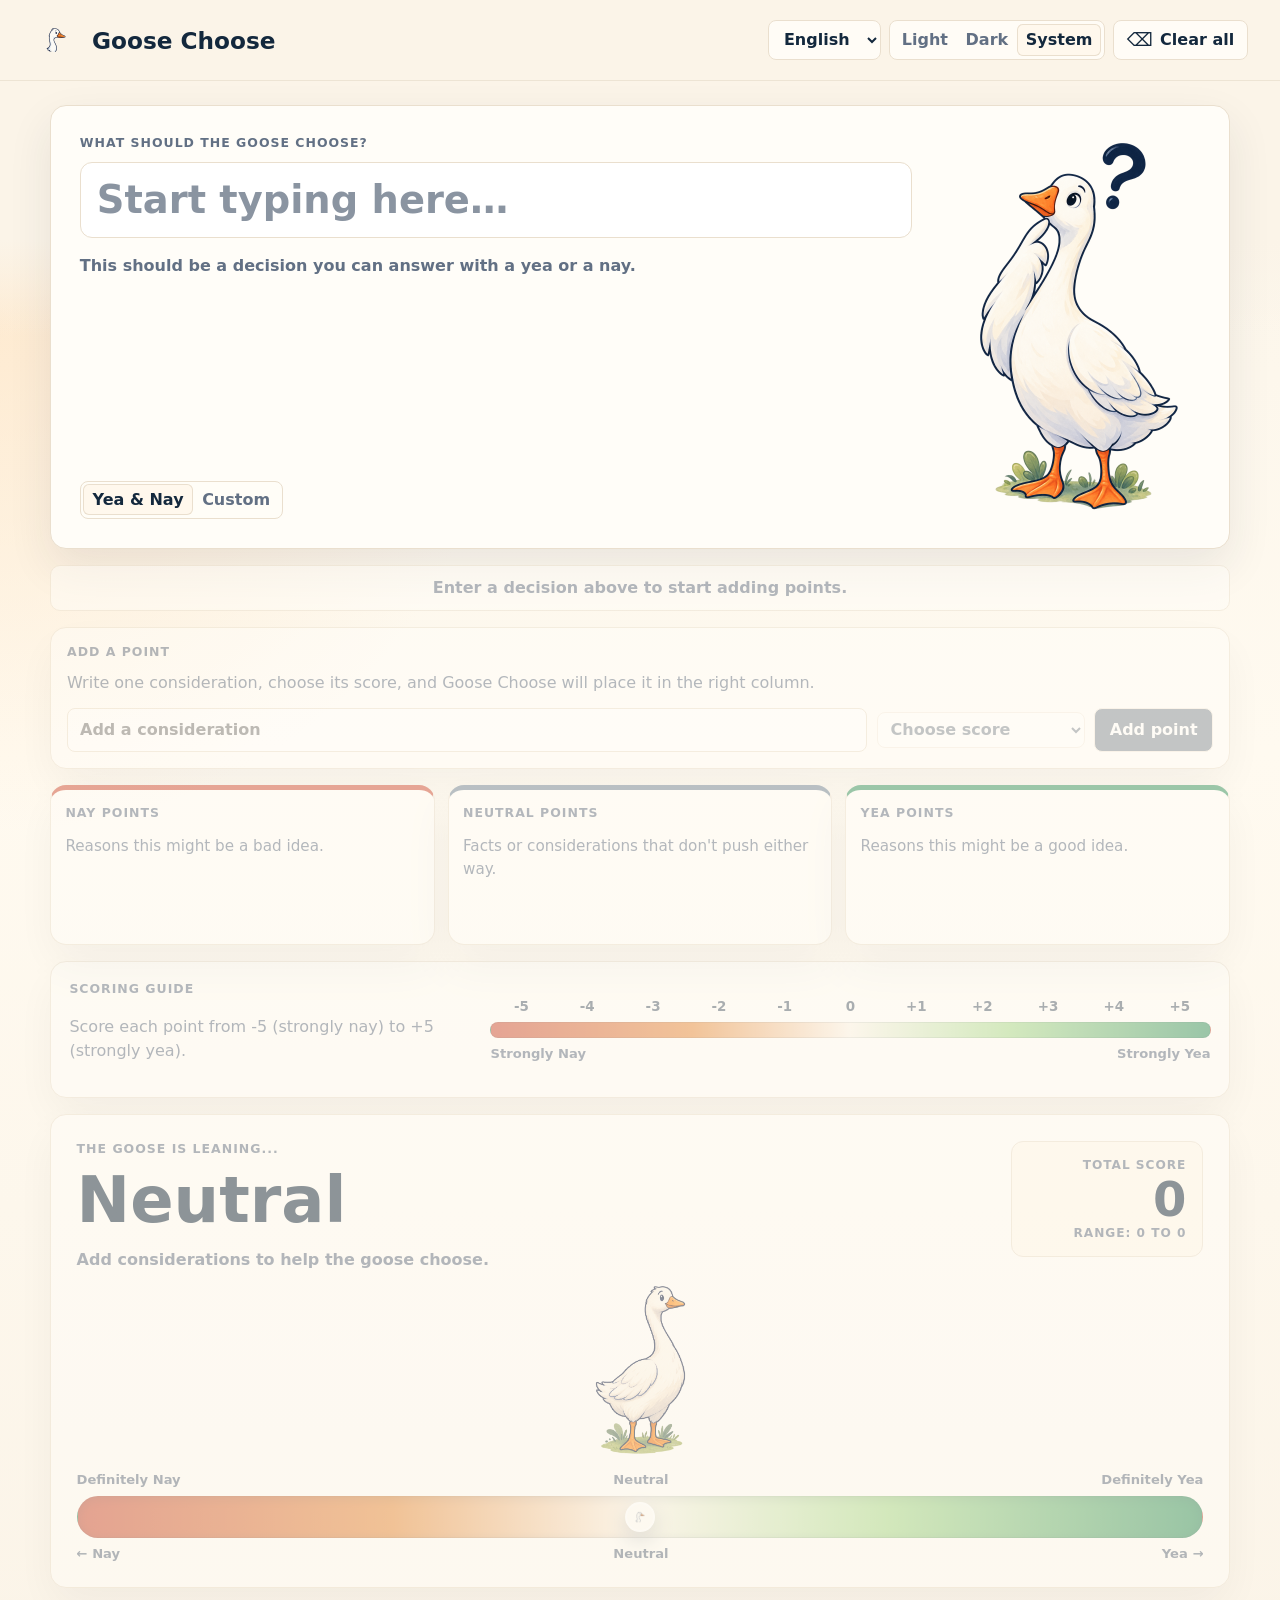
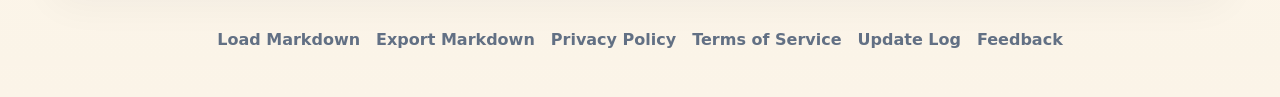
==== commit 37586248: "Add localized feedback survey links" ====
--- a/app/index.html
+++ b/app/index.html
@@ -5,7 +5,7 @@
     <meta name="viewport" content="width=device-width, initial-scale=1, viewport-fit=cover">
     <meta name="theme-color" content="#fbf4e8">
     <meta name="description" content="Goose Choose helps weigh decisions with Nay, Neutral, and Yea considerations.">
-    <meta name="app-version" content="v0.9.1">
+    <meta name="app-version" content="v0.9.2">
     <title>Goose Choose</title>
     <link rel="stylesheet" href="styles.css">
   </head>
@@ -302,6 +302,7 @@
       <a href="#privacy" data-i18n="privacy">Privacy Policy</a>
       <a href="#terms" data-i18n="terms">Terms of Service</a>
       <button class="footer-link" id="updateLogButton" type="button" data-i18n="updateLog">Update Log</button>
+      <a href="https://forms.gle/shXHUqVE7TuhTRiY6" id="feedbackLink" target="_blank" rel="noopener" data-i18n="feedback">Feedback</a>
     </footer>
 
     <div class="coming-soon-tip" id="comingSoonTip" role="status" aria-live="polite">Coming soon</div>
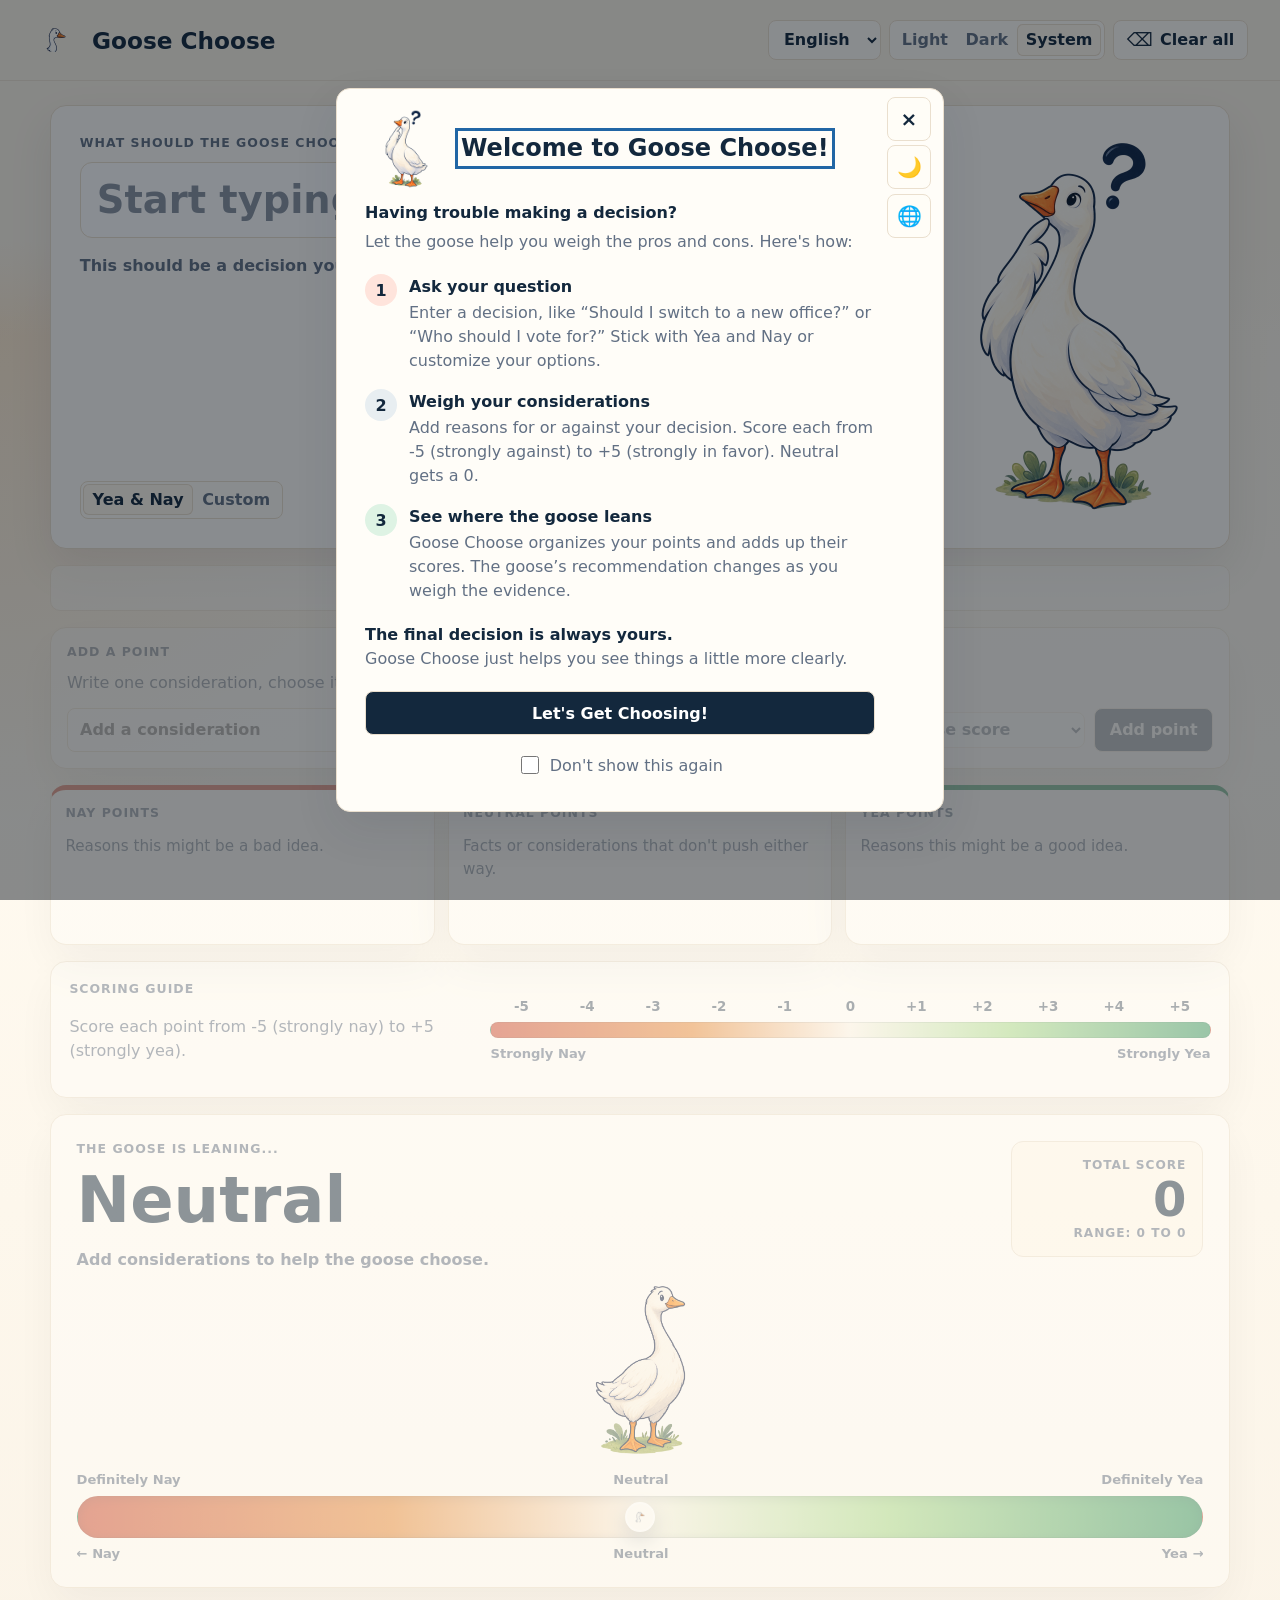
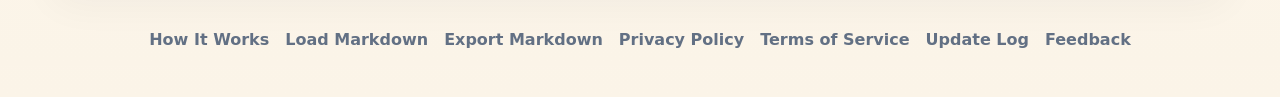
==== commit 5c07c43e: "Add welcome dialog, favicon, and update log improvements" ====
--- a/app/index.html
+++ b/app/index.html
@@ -1,320 +1,39 @@
 <!doctype html>
+<!-- Generated by scripts/build-pages.py. Shared interface: app/shell.html. -->
 <html lang="en">
   <head>
     <meta charset="utf-8">
     <meta name="viewport" content="width=device-width, initial-scale=1, viewport-fit=cover">
     <meta name="theme-color" content="#fbf4e8">
-    <meta name="description" content="Goose Choose helps weigh decisions with Nay, Neutral, and Yea considerations.">
-    <meta name="app-version" content="v0.9.2">
+    <meta name="app-version" content="v0.8">
     <title>Goose Choose</title>
-    <link rel="stylesheet" href="styles.css">
+    <meta name="description" content="A simple way to weigh your options and make a decision.">
+    <link rel="canonical" href="https://unpixelated-ideas.github.io/goosechoose/">
+    <link rel="alternate" hreflang="en" href="https://unpixelated-ideas.github.io/goosechoose/">
+    <link rel="alternate" hreflang="ko" href="https://unpixelated-ideas.github.io/goosechoose/ko/">
+    <link rel="alternate" hreflang="ga" href="https://unpixelated-ideas.github.io/goosechoose/ga/">
+    <link rel="alternate" hreflang="x-default" href="https://unpixelated-ideas.github.io/goosechoose/">
+    <meta property="og:title" content="Goose Choose">
+    <meta property="og:description" content="A simple way to weigh your options and make a decision.">
+    <meta property="og:type" content="website">
+    <meta property="og:url" content="https://unpixelated-ideas.github.io/goosechoose/">
+    <meta property="og:image" content="https://unpixelated-ideas.github.io/goosechoose/previewimage.png">
+    <meta property="og:image:type" content="image/png">
+    <meta property="og:image:width" content="1734">
+    <meta property="og:image:height" content="907">
+    <meta property="og:site_name" content="Goose Choose">
+    <meta name="twitter:card" content="summary_large_image">
+    <meta name="twitter:title" content="Goose Choose">
+    <meta name="twitter:description" content="A simple way to weigh your options and make a decision.">
+    <meta name="twitter:image" content="https://unpixelated-ideas.github.io/goosechoose/previewimage.png">
+    <link rel="icon" type="image/x-icon" href="./../favicon.ico">
+    <link rel="stylesheet" href="./styles.css">
   </head>
   <body>
-    <header class="site-header">
-      <a class="brand" href="#top" aria-label="Goose Choose home">
-        <span class="asset-frame logo-frame" data-asset-name="assets/goose-choose-logo.png">
-          <img src="assets/goose-choose-logo.png" alt="" data-asset>
-          <span class="asset-label">assets/goose-choose-logo.png</span>
-        </span>
-        <span data-i18n="appName">Goose Choose</span>
-      </a>
-      <nav class="header-actions" aria-label="App actions">
-        <label class="language-picker">
-          <span class="sr-only">Language</span>
-          <select id="languagePicker" aria-label="Language">
-            <option value="en">English</option>
-            <option value="ko">한국어</option>
-            <option value="ga">Gaeilge</option>
-          </select>
-        </label>
-        <div class="theme-toggle" role="group" aria-label="Theme options">
-          <button class="theme-option" type="button" data-theme-choice="light" data-i18n="themeLight">Light</button>
-          <button class="theme-option" type="button" data-theme-choice="dark" data-i18n="themeDark">Dark</button>
-          <button class="theme-option active" type="button" data-theme-choice="system" data-i18n="themeSystem">System</button>
-        </div>
-        <label class="theme-picker">
-          <span class="sr-only">Appearance</span>
-          <select id="themePicker" aria-label="Appearance">
-            <option value="light" data-i18n="themeLight">Light</option>
-            <option value="dark" data-i18n="themeDark">Dark</option>
-            <option value="system" data-i18n="themeSystem">System</option>
-          </select>
-        </label>
-        <button class="ghost-button" id="clearAll" type="button">
-          <span class="icon text-icon" aria-hidden="true">⌫</span>
-          <span data-i18n="clearAll">Clear all</span>
-        </button>
-      </nav>
-    </header>
-
-    <main id="top" class="app-shell">
-      <section class="home-view" id="homeView">
-      <section class="decision-card" aria-label="Decision">
-        <div class="decision-copy">
-          <p class="eyebrow" data-i18n="decisionPrompt">What should the goose choose?</p>
-          <label class="sr-only" for="decisionInput">Decision</label>
-          <input id="decisionInput" class="decision-input" type="text" placeholder="Start typing here…" autocomplete="off" data-i18n-placeholder="decisionPlaceholder">
-          <p class="help-text" data-i18n="decisionHelp">This should be a decision you can answer with a yea or a nay.</p>
-          <div class="decision-mode-row">
-            <div class="decision-mode-toggle" role="group" aria-label="Decision options">
-              <button class="decision-mode-option active" type="button" data-mode-choice="default" data-i18n="modeDefault">Yea &amp; Nay</button>
-              <button class="decision-mode-option" type="button" data-mode-choice="custom" data-i18n="modeCustom">Custom</button>
-            </div>
-            <div class="custom-label-fields" id="customLabelFields" hidden>
-              <label class="sr-only" for="customNegative">First option</label>
-              <input id="customNegative" class="custom-label-input" type="text" placeholder="Option 1" data-i18n-placeholder="customNegativePlaceholder">
-              <label class="sr-only" for="customPositive">Second option</label>
-              <input id="customPositive" class="custom-label-input" type="text" placeholder="Option 2" data-i18n-placeholder="customPositivePlaceholder">
-            </div>
-          </div>
-        </div>
-        <div class="asset-frame question-frame" data-asset-name="assets/goose-question.png">
-          <img src="assets/goose-question.png" alt="" data-asset>
-          <span class="asset-label">assets/goose-question.png</span>
-        </div>
-      </section>
-
-      <div class="locked-workspace" id="lockedWorkspace" aria-disabled="true">
-        <div class="locked-notice" id="lockedNotice" data-i18n="lockedNotice">Enter a decision above to start adding points.</div>
-
-      <section class="add-point-card" aria-labelledby="add-point-heading">
-        <div class="add-point-copy">
-          <p class="eyebrow" id="add-point-heading" data-i18n="addPointHeading">Add a point</p>
-          <p data-i18n="addPointHelp">Write one consideration, choose its score, and Goose Choose will place it in the right column.</p>
-        </div>
-        <form class="add-point-form" id="addPointForm">
-          <label class="sr-only" for="newPointText">Point description</label>
-          <input id="newPointText" class="new-point-input" type="text" placeholder="Add a consideration" autocomplete="off" data-i18n-placeholder="pointPlaceholder">
-          <label class="sr-only" for="newPointScore">Point score</label>
-          <select id="newPointScore" class="score-select new-point-score" required>
-            <option value="" data-i18n="chooseScore">Choose score</option>
-          </select>
-          <button class="primary-button" type="submit" data-i18n="addPointButton">Add point</button>
-        </form>
-      </section>
-
-      <section class="points-grid" aria-label="Decision points">
-        <article class="point-column nay" data-column="nay">
-          <div class="column-head">
-            <p class="eyebrow" data-i18n="nayPoints">Nay points</p>
-            <p data-i18n="nayHelp">Reasons this might be a bad idea.</p>
-          </div>
-          <ul class="point-list" id="nayList" aria-label="Nay points"></ul>
-        </article>
-
-        <article class="point-column neutral" data-column="neutral">
-          <div class="column-head">
-            <p class="eyebrow" data-i18n="neutralPoints">Neutral points</p>
-            <p data-i18n="neutralHelp">Facts or considerations that don't push either way.</p>
-          </div>
-          <ul class="point-list" id="neutralList" aria-label="Neutral points"></ul>
-        </article>
-
-        <article class="point-column yay" data-column="yay">
-          <div class="column-head">
-            <p class="eyebrow" data-i18n="yayPoints">Yea points</p>
-            <p data-i18n="yayHelp">Reasons this might be a good idea.</p>
-          </div>
-          <ul class="point-list" id="yayList" aria-label="Yea points"></ul>
-        </article>
-      </section>
-
-      <section class="scoring-guide" id="how-it-works" aria-labelledby="scoring-heading">
-        <div>
-          <p class="eyebrow" id="scoring-heading" data-i18n="scoringHeading">Scoring guide</p>
-          <p data-i18n="scoringHelp">Score each point from -5 (strongly nay) to +5 (strongly yea).</p>
-        </div>
-        <div class="score-strip" aria-label="Scale from -5 strongly nay to +5 strongly yea">
-          <div class="score-numbers" aria-hidden="true">
-            <span>-5</span><span>-4</span><span>-3</span><span>-2</span><span>-1</span><span>0</span><span>+1</span><span>+2</span><span>+3</span><span>+4</span><span>+5</span>
-          </div>
-          <div class="score-gradient"></div>
-          <div class="scale-labels">
-            <span data-i18n="stronglyNay">Strongly Nay</span>
-            <span data-i18n="stronglyYay">Strongly Yea</span>
-          </div>
-        </div>
-      </section>
-
-      <section class="result-card" aria-labelledby="result-heading">
-        <div class="result-topline">
-          <div>
-            <p class="eyebrow" id="result-heading" data-i18n="resultHeading">The goose is leaning...</p>
-            <p class="result-decision" id="resultDecision"></p>
-            <h1 id="resultLabel">Neutral</h1>
-            <p id="resultHint" class="help-text">Add considerations to help the goose choose.</p>
-          </div>
-          <aside class="score-card" aria-live="polite">
-            <p data-i18n="totalScore">Total score</p>
-            <strong id="totalScore">0</strong>
-            <span id="scoreRange">Range: 0 to 0</span>
-          </aside>
-        </div>
-
-        <div class="main-goose-zone">
-          <div class="asset-frame main-frame" id="mainGoose" data-asset-name="assets/goose-main.png">
-            <img src="assets/goose-main.png" alt="" data-asset>
-            <span class="asset-label">assets/goose-main.png</span>
-          </div>
-        </div>
-
-        <div class="decision-spectrum" aria-label="Decision spectrum">
-          <div class="spectrum-labels">
-            <span data-i18n="definitelyNay">Definitely Nay</span>
-            <span data-i18n="neutral">Neutral</span>
-            <span data-i18n="definitelyYay">Definitely Yea</span>
-          </div>
-          <div class="spectrum-track">
-            <div class="goose-marker" id="gooseMarker" aria-hidden="true">
-              <img src="assets/goose-choose-logo.png" alt="">
-            </div>
-          </div>
-          <div class="direction-labels">
-            <span data-i18n="nayArrow">&larr; Nay</span>
-            <span data-i18n="neutral">Neutral</span>
-            <span data-i18n="yayArrow">Yea &rarr;</span>
-          </div>
-        </div>
-      </section>
-      <p class="random-link-wrap" id="randomLinkWrap" hidden>
-        <a class="random-link" href="#random" data-i18n="stillUndecided">Still undecided?</a>
-      </p>
-      </div>
-      </section>
-
-      <section class="random-view" id="randomView" hidden aria-labelledby="random-heading">
-        <div class="random-page-head">
-          <a class="back-link" href="#top" data-i18n="backToDecision">Back to decision</a>
-          <div>
-            <p class="eyebrow" data-i18n="randomEyebrow">Random chooser</p>
-            <h1 id="random-heading" data-i18n="randomHeading">Still undecided?</h1>
-            <p class="random-subtitle" data-i18n="randomSubtitle">Let the goose break the tie with a little chance.</p>
-          </div>
-        </div>
-
-        <div class="tool-tabs" role="tablist" aria-label="Random chooser tools">
-          <button class="tool-tab active" id="slotTab" type="button" role="tab" aria-selected="true" aria-controls="slotTool" data-tool-choice="slot" data-i18n="slots">Slots</button>
-          <button class="tool-tab" id="blackjackTab" type="button" role="tab" aria-selected="false" aria-controls="blackjackTool" data-tool-choice="blackjack" data-i18n="blackjack">Blackjack</button>
-        </div>
-
-        <section class="random-tool active" id="slotTool" role="tabpanel" aria-labelledby="slotTab">
-          <div class="tool-card slot-card">
-            <div class="tool-copy">
-              <p class="eyebrow" data-i18n="slots">Slots</p>
-              <h2 data-i18n="slotHeading">Spin three wheels</h2>
-              <p data-i18n="slotHelp">The majority result is the goose's suggestion.</p>
-            </div>
-            <div class="slot-machine" aria-live="polite">
-              <div class="slot-reels" id="slotReels">
-                <div class="slot-reel" data-slot-reel="0">Yea</div>
-                <div class="slot-reel" data-slot-reel="1">Nay</div>
-                <div class="slot-reel" data-slot-reel="2">Yea</div>
-              </div>
-              <p class="game-result" id="slotResult" data-i18n="slotReady">Ready when you are.</p>
-              <button class="primary-button slot-spin-button" id="spinSlot" type="button" data-i18n="spinSlot">Spin</button>
-            </div>
-          </div>
-        </section>
-
-        <section class="random-tool" id="blackjackTool" role="tabpanel" aria-labelledby="blackjackTab" hidden>
-          <div class="tool-card blackjack-card">
-            <div class="tool-copy">
-              <p class="eyebrow" data-i18n="blackjack">Blackjack</p>
-              <h2 data-i18n="blackjackHeading">Closest to 21 chooses</h2>
-              <p data-i18n="blackjackHelp">Each option plays face-up. Hit or stay, then let the closest hand decide.</p>
-            </div>
-
-            <div class="blackjack-table" aria-live="polite">
-              <div class="blackjack-status" id="blackjackStatus" data-i18n="blackjackReady">Deal a round to begin.</div>
-              <div class="modal-backdrop joker-modal-backdrop" id="jokerModal" hidden>
-                <section class="modal-card joker-modal-card" role="dialog" aria-modal="true" aria-labelledby="jokerModalTitle">
-                  <p class="eyebrow" data-i18n="joker">Joker</p>
-                  <h2 id="jokerModalTitle" data-i18n="chooseJokerTitle">Choose the joker</h2>
-                  <p class="modal-help" id="jokerModalHelp">Pick the rank and suit this joker will become.</p>
-                  <div class="joker-choice-grid">
-                    <label>
-                      <span data-i18n="rank">Rank</span>
-                      <select id="jokerRankSelect" aria-label="Rank"></select>
-                    </label>
-                    <label>
-                      <span data-i18n="suit">Suit</span>
-                      <select id="jokerSuitSelect" aria-label="Suit"></select>
-                    </label>
-                  </div>
-                  <button class="primary-button" id="applyJoker" type="button" data-i18n="applyJoker">Apply joker</button>
-                </section>
-              </div>
-              <div class="blackjack-hands">
-                <article class="blackjack-hand" data-blackjack-player="negative">
-                  <div class="hand-head">
-                    <h3 id="blackjackNegativeLabel">Nay</h3>
-                    <span id="blackjackNegativeScore">0</span>
-                  </div>
-                  <div class="cards" id="blackjackNegativeCards"></div>
-                </article>
-                <article class="blackjack-hand" data-blackjack-player="positive">
-                  <div class="hand-head">
-                    <h3 id="blackjackPositiveLabel">Yea</h3>
-                    <span id="blackjackPositiveScore">0</span>
-                  </div>
-                  <div class="cards" id="blackjackPositiveCards"></div>
-                </article>
-              </div>
-              <div class="blackjack-actions">
-                <button class="primary-button" id="dealBlackjack" type="button" data-i18n="dealRound">Deal round</button>
-                <button class="ghost-button" id="hitBlackjack" type="button" data-i18n="hit" disabled>Hit</button>
-                <button class="ghost-button" id="stayBlackjack" type="button" data-i18n="stay" disabled>Stay</button>
-              </div>
-            </div>
-          </div>
-        </section>
-      </section>
-
-      <section class="legal-view" id="privacyView" hidden aria-labelledby="privacy-heading">
-        <div class="legal-page-head">
-          <a class="back-link" href="#top" data-i18n="backToDecision">Back to decision</a>
-          <div>
-            <p class="eyebrow" data-i18n="privacy">Privacy Policy</p>
-            <h1 id="privacy-heading" data-i18n="privacy">Privacy Policy</h1>
-            <p class="legal-updated" data-i18n="legalLastUpdated">Last updated: August 29, 2026</p>
-          </div>
-        </div>
-        <article class="legal-card" id="privacyContent"></article>
-      </section>
-
-      <section class="legal-view" id="termsView" hidden aria-labelledby="terms-heading">
-        <div class="legal-page-head">
-          <a class="back-link" href="#top" data-i18n="backToDecision">Back to decision</a>
-          <div>
-            <p class="eyebrow" data-i18n="terms">Terms of Service</p>
-            <h1 id="terms-heading" data-i18n="terms">Terms of Service</h1>
-            <p class="legal-updated" data-i18n="legalLastUpdated">Last updated: August 29, 2026</p>
-          </div>
-        </div>
-        <article class="legal-card" id="termsContent"></article>
-      </section>
-    </main>
-
-    <footer class="site-footer">
-      <button class="footer-link" id="loadMarkdown" type="button" data-i18n="loadMarkdown">Load Markdown</button>
-      <input class="sr-only" id="markdownFileInput" type="file" accept=".md,text/markdown,text/plain">
-      <a href="#" id="exportMarkdown" data-i18n="exportMarkdown">Export Markdown</a>
-      <a href="#privacy" data-i18n="privacy">Privacy Policy</a>
-      <a href="#terms" data-i18n="terms">Terms of Service</a>
-      <button class="footer-link" id="updateLogButton" type="button" data-i18n="updateLog">Update Log</button>
-      <a href="https://forms.gle/shXHUqVE7TuhTRiY6" id="feedbackLink" target="_blank" rel="noopener" data-i18n="feedback">Feedback</a>
-    </footer>
-
-    <div class="coming-soon-tip" id="comingSoonTip" role="status" aria-live="polite">Coming soon</div>
-
-    <div class="modal-backdrop" id="updateLogModal" hidden>
-      <section class="modal-card" role="dialog" aria-modal="true" aria-labelledby="updateLogTitle">
-        <button class="modal-close" id="closeUpdateLog" type="button" aria-label="Close">×</button>
-        <p class="eyebrow" id="updateLogTitle" data-i18n="updateLog">Update Log</p>
-        <div class="update-log-content" id="updateLogContent"></div>
-      </section>
-    </div>
-
-    <script src="app.js"></script>
+    <noscript>Please enable JavaScript to use Goose Choose.</noscript>
+    <script src="./locales.js"></script>
+    <script src="./shell.js"></script>
+    <script src="./routes.js"></script>
+    <script src="./app.js"></script>
   </body>
 </html>
--- a/app/styles.css
+++ b/app/styles.css
@@ -1303,6 +1303,28 @@
   box-shadow: 0 24px 70px rgba(0, 0, 0, 0.28);
 }
 
+.clear-dialog {
+  margin: auto;
+  width: min(34rem, calc(100% - 2rem));
+}
+
+.clear-dialog::backdrop {
+  background: rgba(9, 18, 28, 0.48);
+  backdrop-filter: blur(4px);
+}
+
+.clear-dialog h2 {
+  margin: 0 0 1.25rem;
+  font-size: 1.125rem;
+}
+
+.clear-dialog-actions {
+  display: flex;
+  justify-content: flex-end;
+  flex-wrap: wrap;
+  gap: 0.75rem;
+}
+
 .joker-modal-card {
   position: fixed;
   top: var(--joker-modal-top, 12rem);
@@ -1372,7 +1394,23 @@
   font-weight: 900;
 }
 
+#updateLogModal .modal-card {
+  display: flex;
+  flex-direction: column;
+  max-height: calc(100vh - 2rem);
+  max-height: calc(100dvh - 2rem);
+  overflow: hidden;
+}
+
+#updateLogTitle {
+  flex-shrink: 0;
+  padding-right: 2rem;
+}
+
 .update-log-content {
+  min-height: 0;
+  overflow-y: auto;
+  overscroll-behavior: contain;
   padding-right: 2rem;
   color: var(--muted);
   line-height: 1.5;
@@ -1634,3 +1672,51 @@
   }
 
 }
+
+body.welcome-open { overflow: hidden; }
+.welcome-dialog {
+  position: fixed;
+  inset: 0;
+  margin: auto;
+  padding: 0;
+  width: min(38rem, calc(100% - 2rem));
+  max-height: calc(100dvh - 2rem);
+  overflow: auto;
+  overscroll-behavior: contain;
+  box-shadow: var(--shadow);
+}
+.welcome-dialog::backdrop { background: rgba(9, 18, 28, 0.48); }
+.welcome-toolbar { position: sticky; top: 0; height: 0; z-index: 1; }
+.welcome-toolbar .modal-close { width: 2.75rem; height: 2.75rem; top: .5rem; }
+.welcome-content { padding: 1.25rem 4.25rem 1.5rem 1.75rem; }
+.welcome-heading { display: flex; align-items: center; gap: 1rem; margin-bottom: .75rem; }
+.welcome-goose { width: 5rem; height: 5rem; object-fit: contain; flex-shrink: 0; }
+.welcome-heading h2 { margin: 0; font-size: 1.5rem; line-height: 1.2; }
+.welcome-dialog p { margin: .35rem 0 0; line-height: 1.5; color: var(--muted); }
+.welcome-dialog .welcome-question { font-weight: 700; color: var(--ink); }
+.welcome-steps { list-style: none; padding: 0; margin: 1.25rem 0; display: grid; gap: 1rem; }
+.welcome-steps li { display: flex; align-items: flex-start; gap: .75rem; }
+.welcome-number { display: grid; place-items: center; flex: 0 0 2rem; height: 2rem; border-radius: 50%; background: var(--nay-soft); color: var(--ink); font-weight: 800; }
+.welcome-steps li:nth-child(2) .welcome-number { background: var(--neutral-soft); }
+.welcome-steps li:nth-child(3) .welcome-number { background: var(--yay-soft); }
+.welcome-steps h3 { margin: .15rem 0 0; font-size: 1rem; }
+.welcome-conclusion strong { display: block; color: var(--ink); }
+.welcome-conclusion span { display: block; }
+.welcome-dialog .primary-button { width: 100%; margin-top: 1.25rem; min-height: 2.75rem; white-space: normal; }
+.welcome-preference { display: flex; align-items: center; justify-content: center; gap: .5rem; min-height: 2.75rem; margin-top: .5rem; color: var(--muted); cursor: pointer; }
+.welcome-preference input { width: 1.1rem; height: 1.1rem; accent-color: var(--primary-bg); flex-shrink: 0; }
+@media (max-width: 480px) {
+  .welcome-content { padding: 1.25rem 4.25rem 1rem 1rem; }
+  .welcome-heading { flex-direction: column; align-items: flex-start; gap: .5rem; }
+  .welcome-heading h2 { font-size: 1.35rem; }
+}
+
+.welcome-settings { position: absolute; top: 3.5rem; right: .75rem; display: flex; flex-direction: column; gap: .35rem; }
+.welcome-setting { position: relative; display: grid; place-items: center; width: 2.75rem; height: 2.75rem; border: 1px solid var(--line); border-radius: 8px; background: var(--control-bg); font-size: 1.25rem; }
+.welcome-setting:hover { background: var(--control-hover-bg); }
+.welcome-setting:focus-within { outline: 2px solid var(--focus); outline-offset: 2px; }
+ .welcome-setting-wrap { position: relative; }
+.welcome-options { position: absolute; top: 0; right: calc(100% + .5rem); min-width: 9rem; padding: .35rem; border: 1px solid var(--line); border-radius: 10px; background: var(--card); box-shadow: var(--shadow); }
+.welcome-options button { display: block; width: 100%; min-height: 2.5rem; padding: .5rem .75rem; border: 0; border-radius: 6px; background: transparent; color: var(--ink); text-align: left; font-size: .875rem; line-height: 1.4; font-weight: 500; }
+.welcome-options button:hover, .welcome-options button:focus-visible { background: var(--neutral-soft); }
+.welcome-options button[aria-pressed="true"] { background: var(--neutral-soft); font-weight: 700; }
